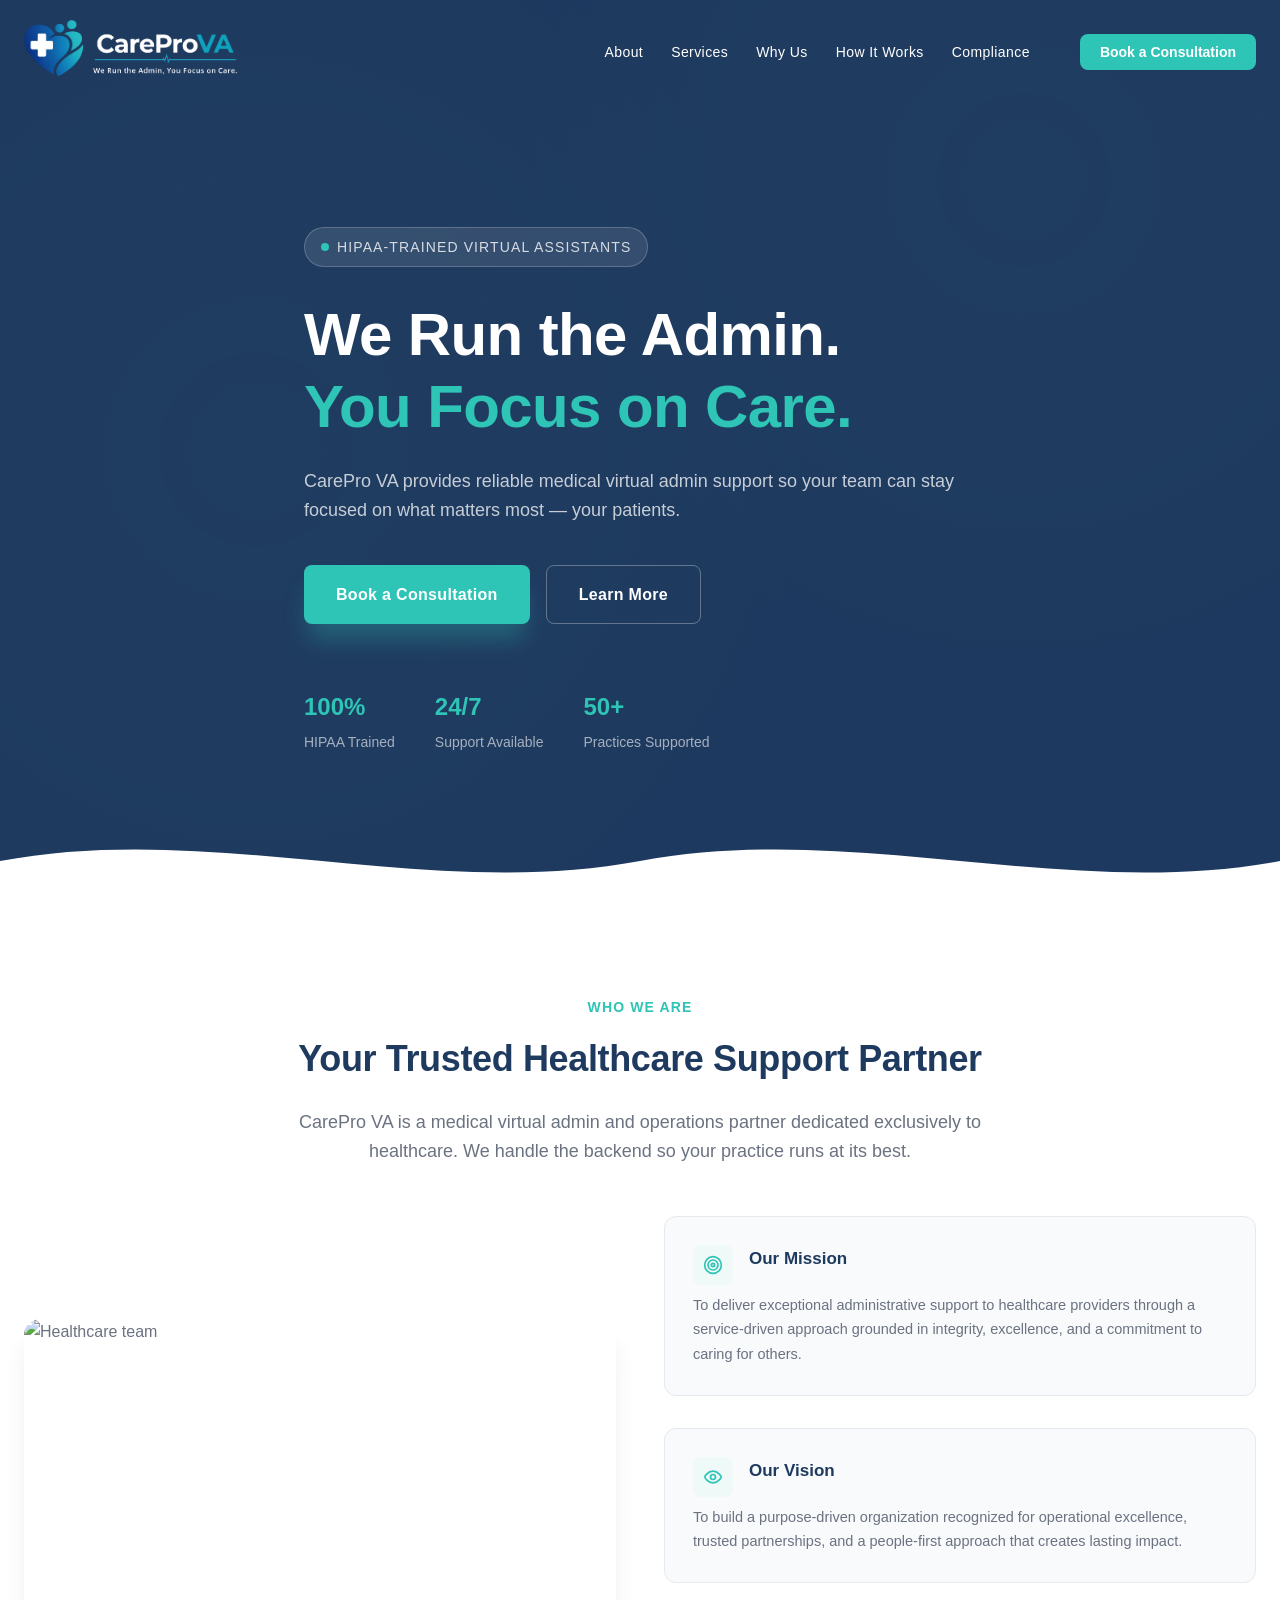
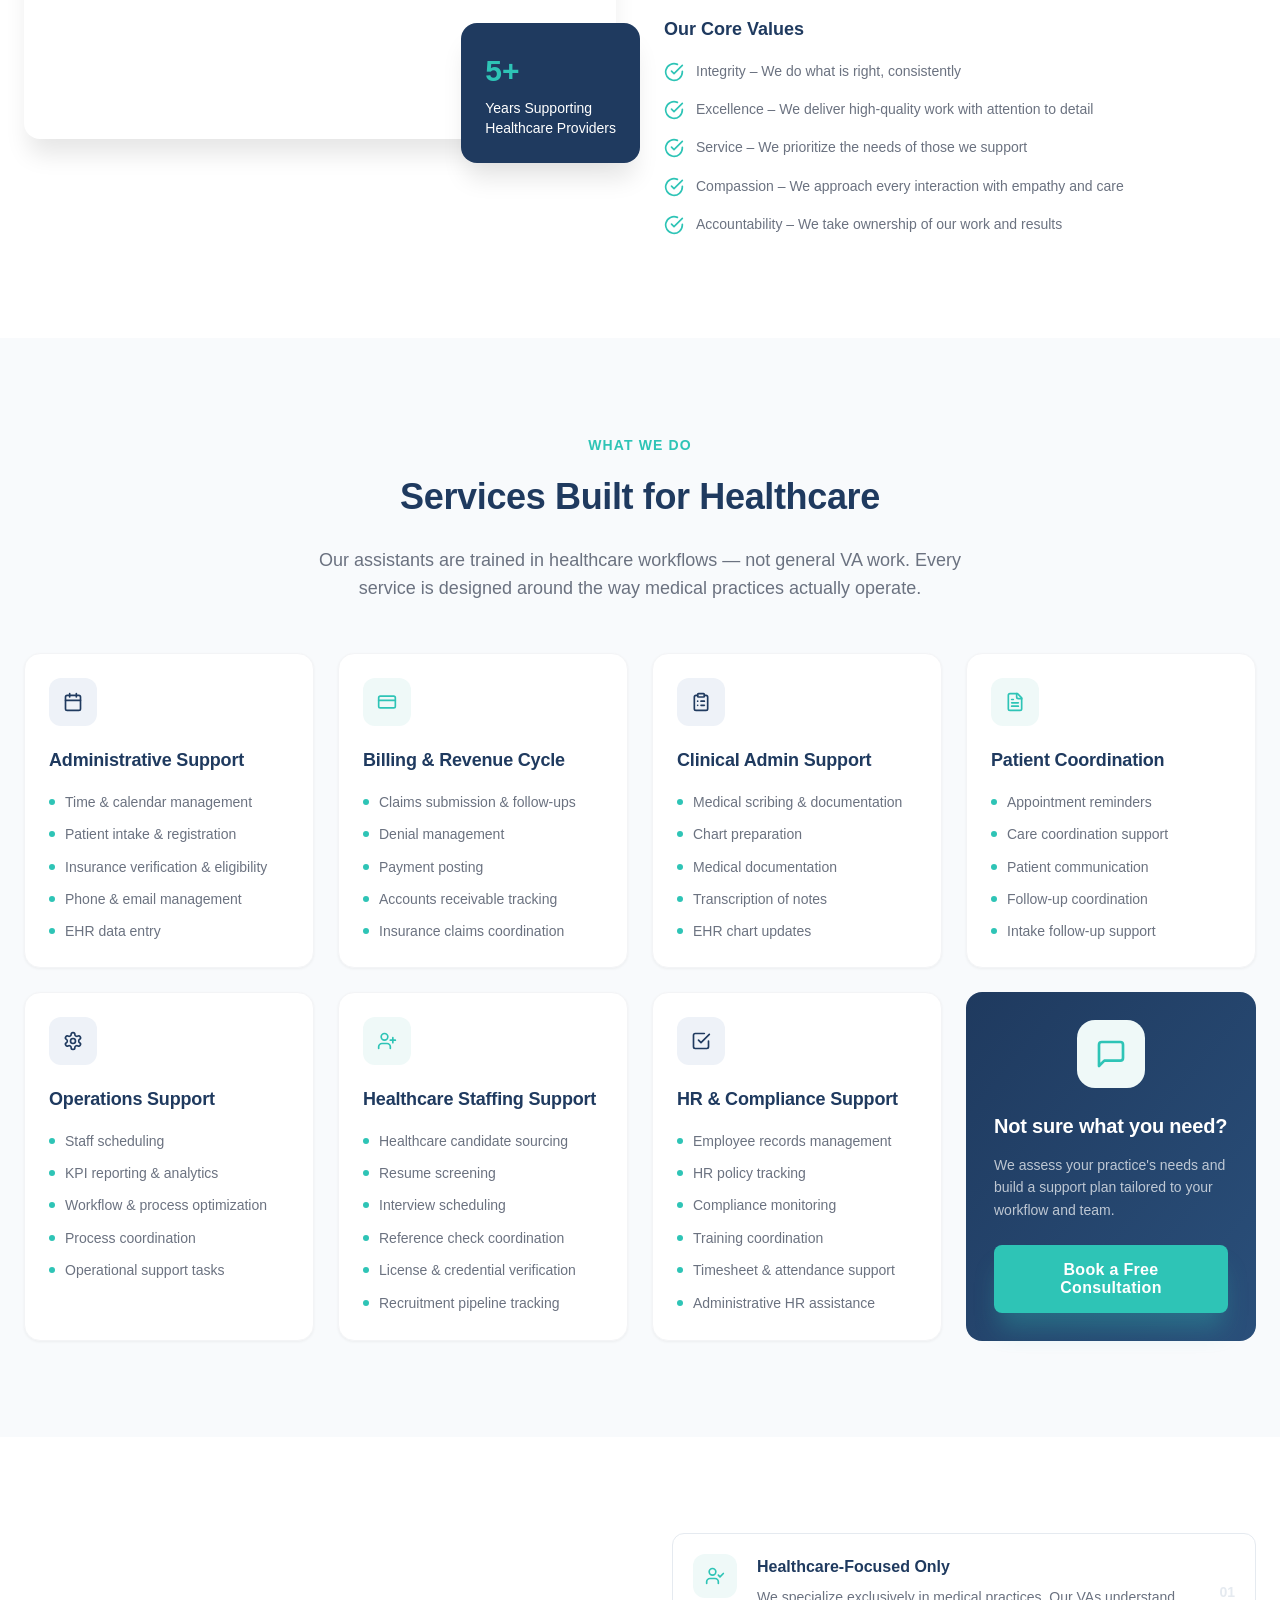
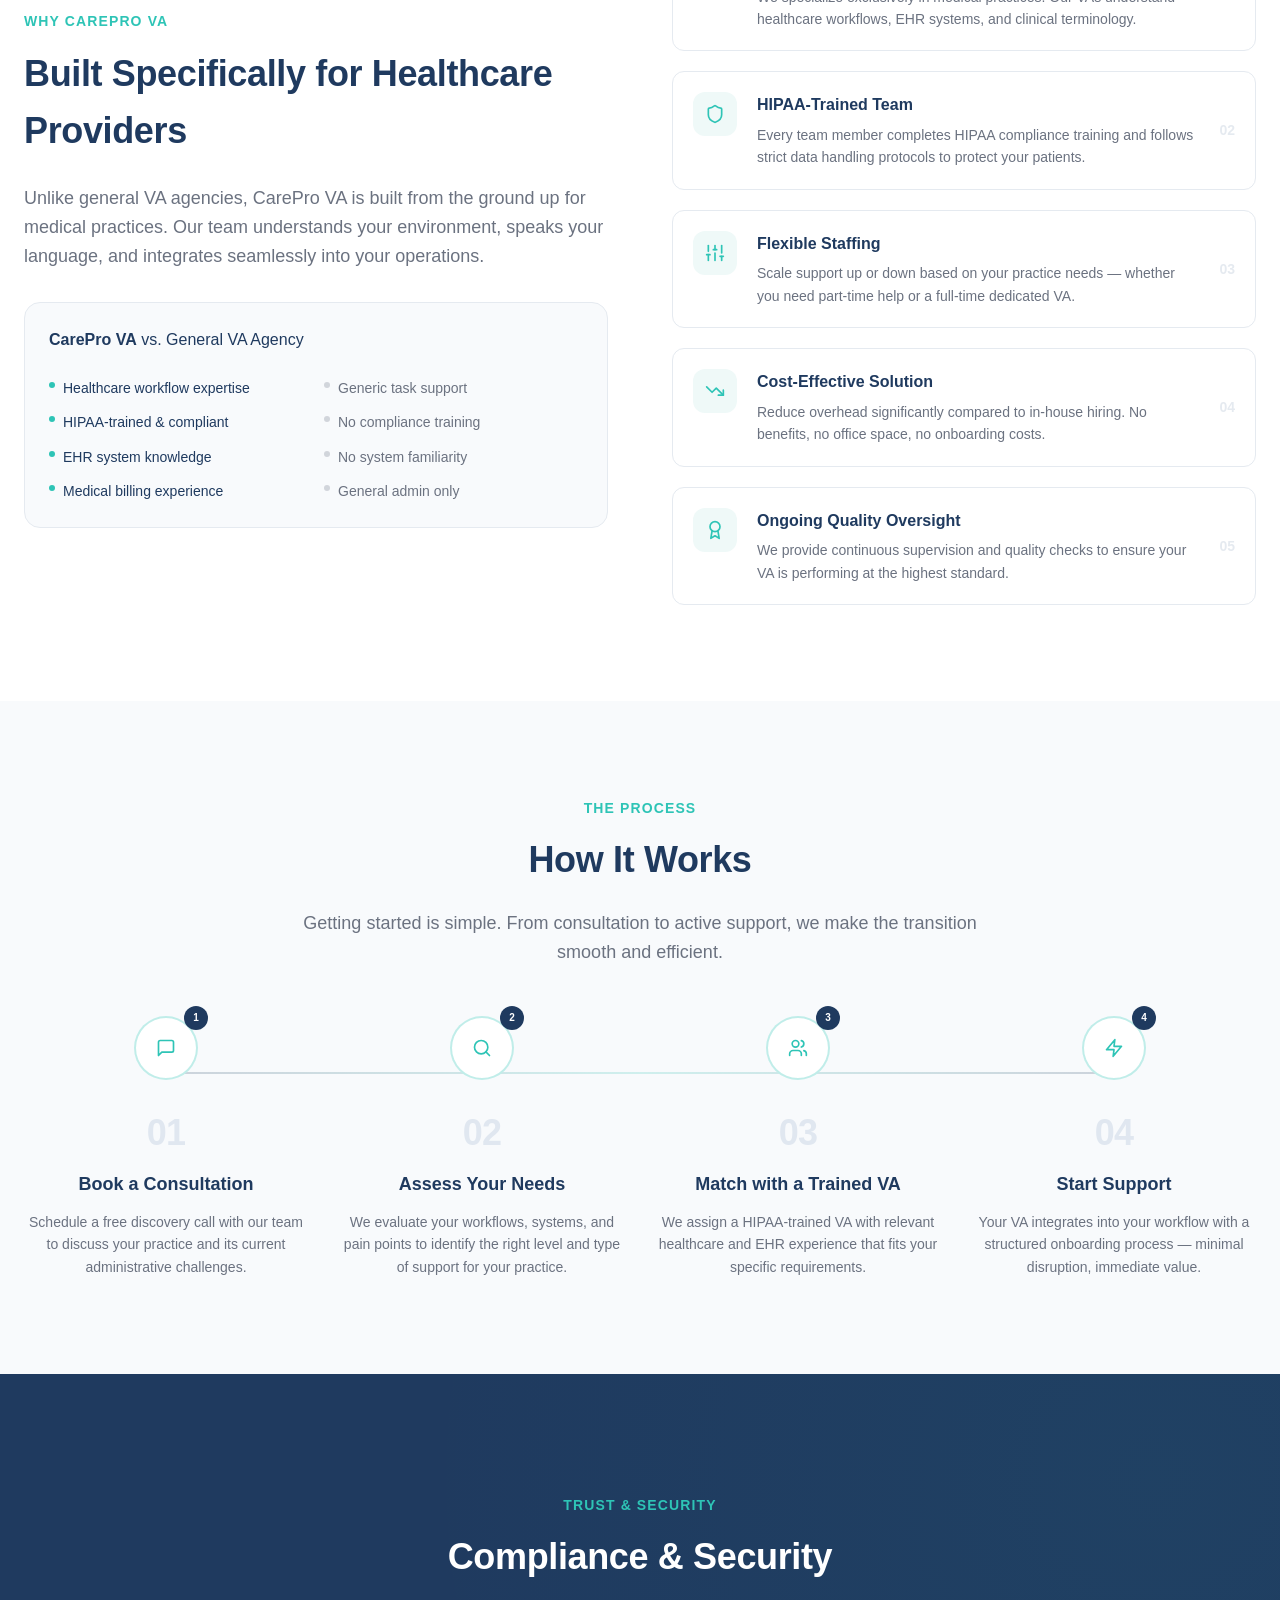
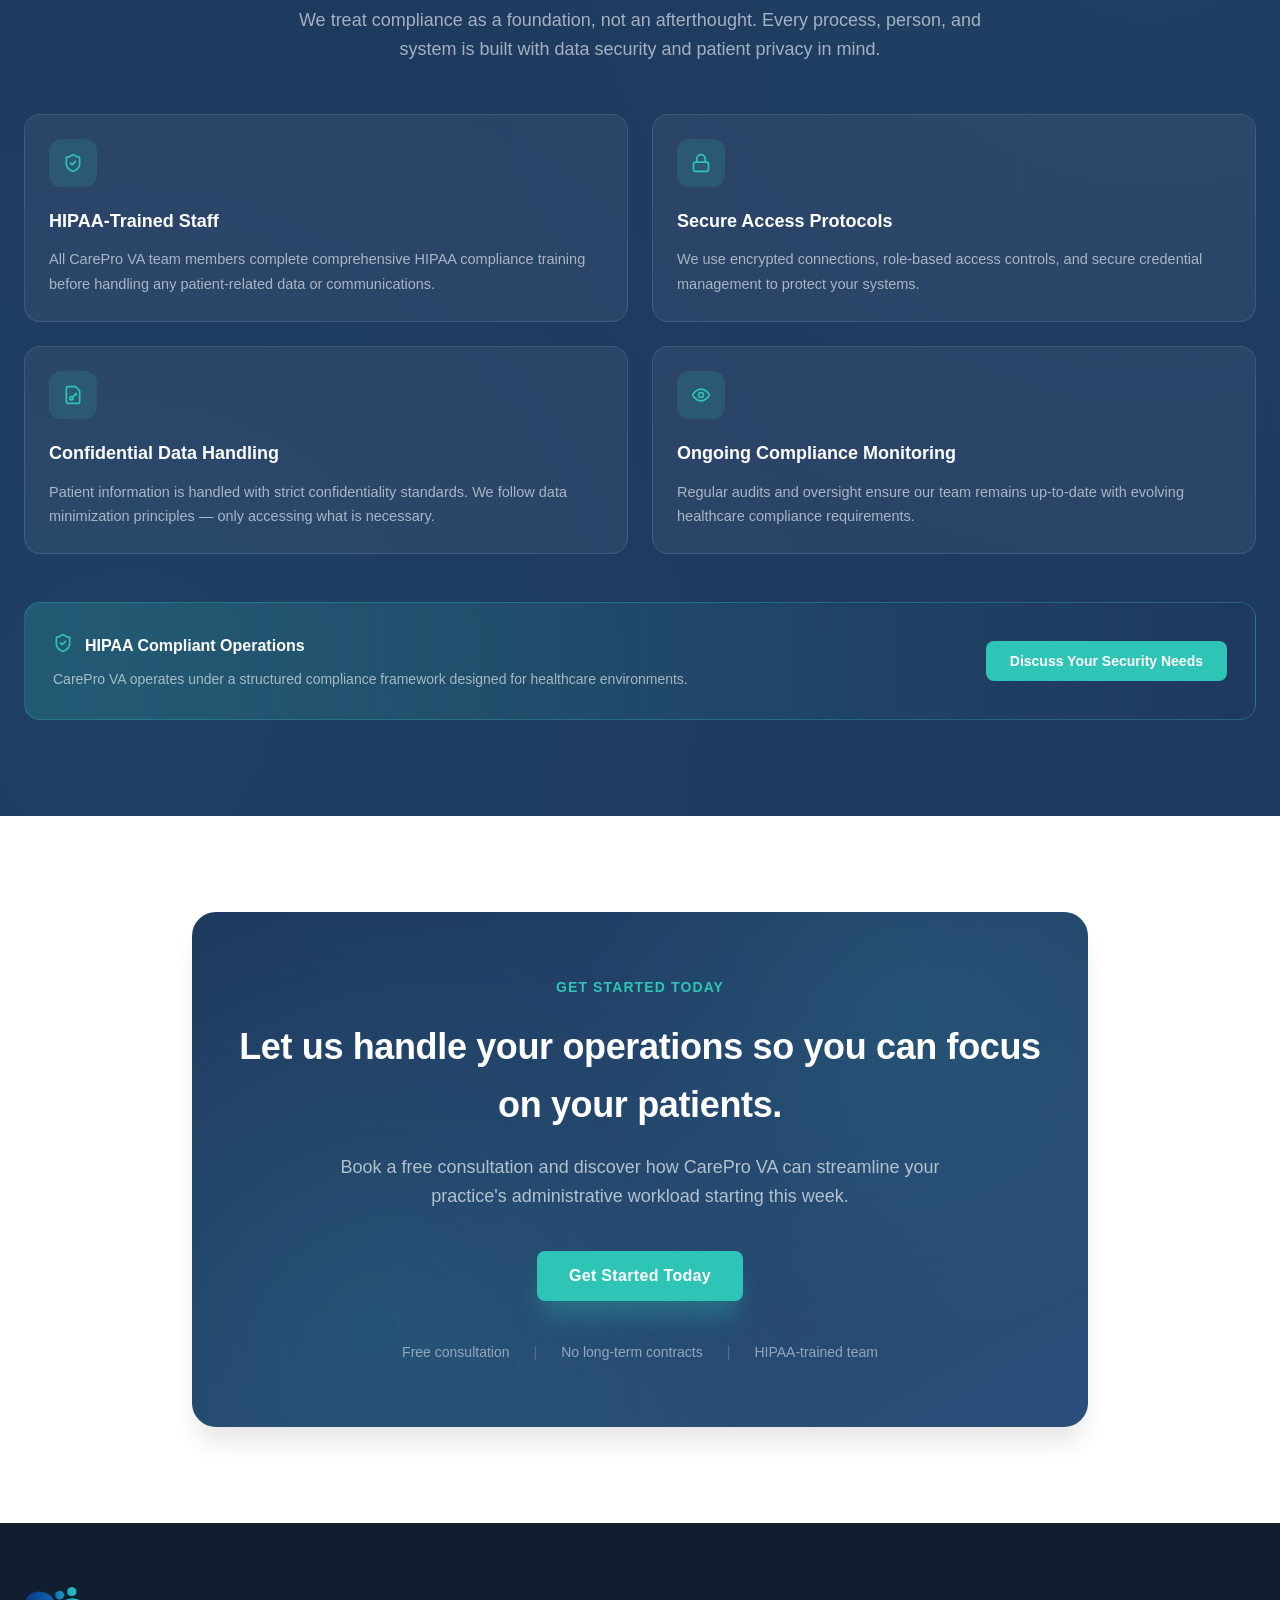
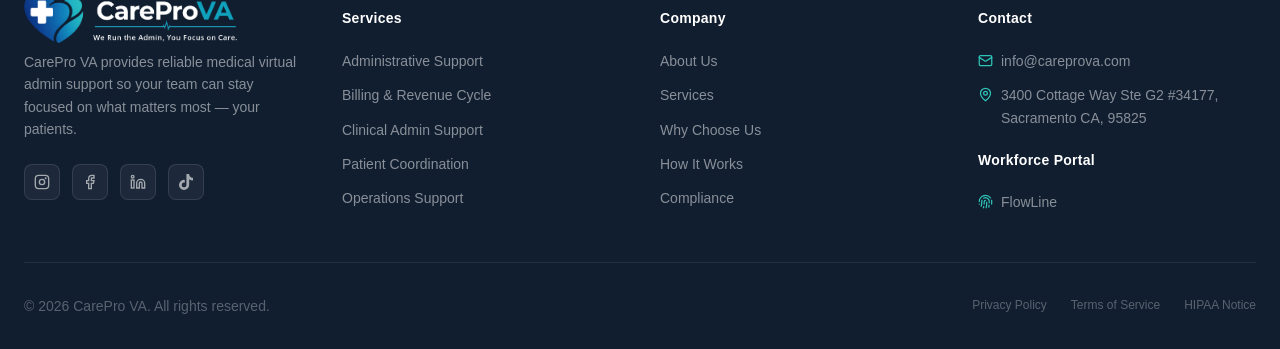
==== index.html @ 9e69dae8 "Update index.html" ====
<!DOCTYPE html>
<html lang="en">

<head>
    <meta charset="UTF-8">
    <meta name="viewport" content="width=device-width, initial-scale=1.0">

    <!-- Open Graph (for SMS, Facebook, iMessage, etc.) -->
    <meta property="og:title" content="CarePro VA - Medical Virtual Admin Support">
    <meta property="og:description"
        content="We run the admin. You focus on care. HIPAA-trained virtual assistants for healthcare practices.">
    <meta property="og:image" content="https://careprova.com/public/preview.jpg">
    <meta property="og:url" content="https://careprova.com">
    <meta property="og:type" content="website">

    <!-- Optional (better previews on Twitter/X) -->
    <meta name="twitter:card" content="summary_large_image">
    <meta name="twitter:image" content="https://careprova.com/public/preview.jpg">

    <title>CarePro VA - Medical Virtual Admin Support</title>
    <link rel="stylesheet" href="style.css">

    <div id="mobileMenu" class="mobile-menu">
        <a href="#about" onclick="closeMobileMenu()">About</a>
        <a href="#services" onclick="closeMobileMenu()">Services</a>
        <a href="#why-us" onclick="closeMobileMenu()">Why Us</a>
        <a href="#how-it-works" onclick="closeMobileMenu()">How It Works</a>
        <a href="#compliance" onclick="closeMobileMenu()">Compliance</a>

        <button class="btn-primary" onclick="openModal(); closeMobileMenu();">
            Book a Consultation
        </button>
    </div>

</head>

<body>
    <!-- Navigation -->
    <header id="header">
        <div class="header-inner">

            <!-- LEFT: LOGO -->
            <div class="logo">
                <a href="#">
                    <img id="logoImg" src="public/for_Black_BG.png" alt="CarePro VA">
                </a>
            </div>

            <!-- CENTER: NAV -->
            <nav class="nav">
                <a href="#about">About</a>
                <a href="#services">Services</a>
                <a href="#why-us">Why Us</a>
                <a href="#how-it-works">How It Works</a>
                <a href="#compliance">Compliance</a>
            </nav>

            <!-- RIGHT: CTA -->
            <div class="nav-right">
                <button class="btn-nav" onclick="openModal()">Book a Consultation</button>
            </div>

            <!-- MOBILE -->
            <button class="mobile-menu-btn" onclick="toggleMobileMenu()">
                ☰
            </button>

        </div>
    </header>

    <!-- Hero Section -->
    <section class="hero" id="hero">
        <div class="hero-bg"></div>
        <div class="container">
            <div class="hero-content">
                <div class="hero-badge">
                    <div class="hero-badge-dot"></div>
                    <span>HIPAA-Trained Virtual Assistants</span>
                </div>
                <h1>We Run the Admin.<br><span class="teal">You Focus on Care.</span></h1>
                <p class="hero-desc">CarePro VA provides reliable medical virtual admin support so your team can stay
                    focused on what matters most — your patients.</p>

                <div class="hero-buttons">
                    <button class="btn-primary" onclick="openModal()">Book a Consultation</button>
                    <a href="#about" class="btn-secondary">Learn More</a>
                </div>

                <div class="hero-stats">
                    <div class="stat">
                        <div class="stat-value">100%</div>
                        <div class="stat-label">HIPAA Trained</div>
                    </div>
                    <div class="stat">
                        <div class="stat-value">24/7</div>
                        <div class="stat-label">Support Available</div>
                    </div>
                    <div class="stat">
                        <div class="stat-value">50+</div>
                        <div class="stat-label">Practices Supported</div>
                    </div>
                </div>
            </div>
        </div>
        <div class="hero-wave">
            <svg viewBox="0 0 1440 80" preserveAspectRatio="none">
                <path d="M0 80L1440 80L1440 40C1200 80 960 0 720 40C480 80 240 0 0 40L0 80Z" fill="#ffffff" />
            </svg>
        </div>
    </section>

    <!-- About Section -->
    <section class="about" id="about">
        <div class="container">
            <div class="section-header">
                <div class="section-label">Who We Are</div>
                <h2>Your Trusted Healthcare Support Partner</h2>
                <p class="section-desc">CarePro VA is a medical virtual admin and operations partner dedicated
                    exclusively to healthcare. We handle the backend so your practice runs at its best.</p>
            </div>

            <div class="about-content">
                <div class="about-image">
                    <img src="https://images.pexels.com/photos/7578808/pexels-photo-7578808.jpeg?auto=compress&cs=tinysrgb&w=800"
                        alt="Healthcare team">
                    <div class="about-badge">
                        <div class="about-badge-value">5+</div>
                        <div class="about-badge-text">Years Supporting<br>Healthcare Providers</div>
                    </div>
                </div>

                <div class="about-text">
                    <div class="info-box">
                        <div class="info-box-header">
                            <div class="info-box-icon">
                                <svg xmlns="http://www.w3.org/2000/svg" width="20" height="20" viewBox="0 0 24 24"
                                    fill="none" stroke="currentColor" stroke-width="2" stroke-linecap="round"
                                    stroke-linejoin="round" class="lucide lucide-target text-[#2EC4B6]">
                                    <circle cx="12" cy="12" r="10"></circle>
                                    <circle cx="12" cy="12" r="6"></circle>
                                    <circle cx="12" cy="12" r="2"></circle>
                                </svg>
                            </div>
                            <div>
                                <h3>Our Mission</h3>
                            </div>
                        </div>
                        <p>To deliver exceptional administrative support to healthcare providers through a
                            service-driven approach grounded in integrity, excellence, and a commitment to caring for
                            others.</p>
                    </div>

                    <div class="info-box">
                        <div class="info-box-header">
                            <div class="info-box-icon">
                                <svg xmlns="http://www.w3.org/2000/svg" width="20" height="20" viewBox="0 0 24 24"
                                    fill="none" stroke="currentColor" stroke-width="2" stroke-linecap="round"
                                    stroke-linejoin="round" class="lucide lucide-eye text-[#2EC4B6]">
                                    <path d="M2 12s3-7 10-7 10 7 10 7-3 7-10 7-10-7-10-7Z"></path>
                                    <circle cx="12" cy="12" r="3"></circle>
                                </svg>
                            </div>
                            <div>
                                <h3>Our Vision</h3>
                            </div>
                        </div>
                        <p>To build a purpose-driven organization recognized for operational excellence, trusted
                            partnerships, and a people-first approach that creates lasting impact.</p>
                    </div>

                    <div>
                        <h3 style="font-size: 18px; font-weight: 600; color: var(--text-dark); margin-bottom: 16px;">Our
                            Core Values</h3>
                        <div class="values-list">
                            <div class="value-item">
                                <span class="value-icon">
                                    <svg xmlns="http://www.w3.org/2000/svg" width="17" height="17" viewBox="0 0 24 24"
                                        fill="none" stroke="currentColor" stroke-width="2" stroke-linecap="round"
                                        stroke-linejoin="round"
                                        class="lucide lucide-check-circle text-[#2EC4B6] flex-shrink-0 mt-0.5">
                                        <path d="M22 11.08V12a10 10 0 1 1-5.93-9.14"></path>
                                        <path d="m9 11 3 3L22 4"></path>
                                    </svg>
                                </span>
                                <span>Integrity – We do what is right, consistently</span>
                            </div>
                            <div class="value-item">
                                <span class="value-icon">
                                    <svg xmlns="http://www.w3.org/2000/svg" width="17" height="17" viewBox="0 0 24 24"
                                        fill="none" stroke="currentColor" stroke-width="2" stroke-linecap="round"
                                        stroke-linejoin="round"
                                        class="lucide lucide-check-circle text-[#2EC4B6] flex-shrink-0 mt-0.5">
                                        <path d="M22 11.08V12a10 10 0 1 1-5.93-9.14"></path>
                                        <path d="m9 11 3 3L22 4"></path>
                                    </svg>
                                </span>
                                <span>Excellence – We deliver high-quality work with attention to detail</span>
                            </div>
                            <div class="value-item">
                                <span class="value-icon">
                                    <svg xmlns="http://www.w3.org/2000/svg" width="17" height="17" viewBox="0 0 24 24"
                                        fill="none" stroke="currentColor" stroke-width="2" stroke-linecap="round"
                                        stroke-linejoin="round"
                                        class="lucide lucide-check-circle text-[#2EC4B6] flex-shrink-0 mt-0.5">
                                        <path d="M22 11.08V12a10 10 0 1 1-5.93-9.14"></path>
                                        <path d="m9 11 3 3L22 4"></path>
                                    </svg>
                                </span>
                                <span>Service – We prioritize the needs of those we support</span>
                            </div>
                            <div class="value-item">
                                <span class="value-icon">
                                    <svg xmlns="http://www.w3.org/2000/svg" width="17" height="17" viewBox="0 0 24 24"
                                        fill="none" stroke="currentColor" stroke-width="2" stroke-linecap="round"
                                        stroke-linejoin="round"
                                        class="lucide lucide-check-circle text-[#2EC4B6] flex-shrink-0 mt-0.5">
                                        <path d="M22 11.08V12a10 10 0 1 1-5.93-9.14"></path>
                                        <path d="m9 11 3 3L22 4"></path>
                                    </svg>
                                </span>
                                <span>Compassion – We approach every interaction with empathy and care</span>
                            </div>
                            <div class="value-item">
                                <span class="value-icon">
                                    <svg xmlns="http://www.w3.org/2000/svg" width="17" height="17" viewBox="0 0 24 24"
                                        fill="none" stroke="currentColor" stroke-width="2" stroke-linecap="round"
                                        stroke-linejoin="round"
                                        class="lucide lucide-check-circle text-[#2EC4B6] flex-shrink-0 mt-0.5">
                                        <path d="M22 11.08V12a10 10 0 1 1-5.93-9.14"></path>
                                        <path d="m9 11 3 3L22 4"></path>
                                    </svg>
                                </span>
                                <span>Accountability – We take ownership of our work and results</span>
                            </div>
                        </div>
                    </div>
                </div>
            </div>
        </div>
    </section>

    <!-- Services Section -->
    <section class="services" id="services">
        <div class="container">
            <div class="section-header">
                <div class="section-label">What We Do</div>
                <h2>Services Built for Healthcare</h2>
                <p class="section-desc">Our assistants are trained in healthcare workflows — not general VA work. Every
                    service is designed around the way medical practices actually operate.</p>
            </div>

            <div class="services-grid">
                <!-- Administrative Support -->
                <div class="service-card" style="animation-delay: 0s">
                    <div class="service-header">
                        <div class="service-icon" style="background-color: rgb(238, 242, 248);">
                            <svg xmlns="http://www.w3.org/2000/svg" width="22" height="22" viewBox="0 0 24 24"
                                fill="none" stroke="currentColor" stroke-width="2" stroke-linecap="round"
                                stroke-linejoin="round" class="lucide lucide-calendar " style="color: rgb(31, 58, 95);">
                                <path d="M8 2v4"></path>
                                <path d="M16 2v4"></path>
                                <rect width="18" height="18" x="3" y="4" rx="2"></rect>
                                <path d="M3 10h18"></path>
                            </svg>
                        </div>
                    </div>
                    <h3>Administrative Support</h3>
                    <div class="service-items">
                        <div class="service-item">
                            <div class="service-dot"></div>
                            <span>Time & calendar management</span>
                        </div>
                        <div class="service-item">
                            <div class="service-dot"></div>
                            <span>Patient intake & registration</span>
                        </div>
                        <div class="service-item">
                            <div class="service-dot"></div>
                            <span>Insurance verification & eligibility</span>
                        </div>
                        <div class="service-item">
                            <div class="service-dot"></div>
                            <span>Phone & email management</span>
                        </div>
                        <div class="service-item">
                            <div class="service-dot"></div>
                            <span>EHR data entry</span>
                        </div>
                    </div>
                </div>

                <!-- Billing & Revenue Cycle -->
                <div class="service-card" style="animation-delay: 0.1s">
                    <div class="service-header">
                        <div class="service-icon" style="background-color: rgb(239, 249, 248);">
                            <svg xmlns="http://www.w3.org/2000/svg" width="22" height="22" viewBox="0 0 24 24"
                                fill="none" stroke="currentColor" stroke-width="2" stroke-linecap="round"
                                stroke-linejoin="round" class="lucide lucide-credit-card "
                                style="color: rgb(46, 196, 182);">
                                <rect width="20" height="14" x="2" y="5" rx="2"></rect>
                                <line x1="2" x2="22" y1="10" y2="10"></line>
                            </svg>
                        </div>
                    </div>
                    <h3>Billing & Revenue Cycle</h3>
                    <div class="service-items">
                        <div class="service-item">
                            <div class="service-dot"></div>
                            <span>Claims submission & follow-ups</span>
                        </div>
                        <div class="service-item">
                            <div class="service-dot"></div>
                            <span>Denial management</span>
                        </div>
                        <div class="service-item">
                            <div class="service-dot"></div>
                            <span>Payment posting</span>
                        </div>
                        <div class="service-item">
                            <div class="service-dot"></div>
                            <span>Accounts receivable tracking</span>
                        </div>
                        <div class="service-item">
                            <div class="service-dot"></div>
                            <span>Insurance claims coordination</span>
                        </div>
                    </div>
                </div>

                <!-- Clinical Admin Support -->
                <div class="service-card" style="animation-delay: 0.2s">
                    <div class="service-header">
                        <div class="service-icon" style="background-color: rgb(238, 242, 248);">
                            <svg xmlns="http://www.w3.org/2000/svg" width="22" height="22" viewBox="0 0 24 24"
                                fill="none" stroke="currentColor" stroke-width="2" stroke-linecap="round"
                                stroke-linejoin="round" class="lucide lucide-clipboard-list "
                                style="color: rgb(31, 58, 95);">
                                <rect width="8" height="4" x="8" y="2" rx="1" ry="1"></rect>
                                <path d="M16 4h2a2 2 0 0 1 2 2v14a2 2 0 0 1-2 2H6a2 2 0 0 1-2-2V6a2 2 0 0 1 2-2h2">
                                </path>
                                <path d="M12 11h4"></path>
                                <path d="M12 16h4"></path>
                                <path d="M8 11h.01"></path>
                                <path d="M8 16h.01"></path>
                            </svg>
                        </div>
                    </div>
                    <h3>Clinical Admin Support</h3>
                    <div class="service-items">
                        <div class="service-item">
                            <div class="service-dot"></div>
                            <span>Medical scribing & documentation</span>
                        </div>
                        <div class="service-item">
                            <div class="service-dot"></div>
                            <span>Chart preparation</span>
                        </div>
                        <div class="service-item">
                            <div class="service-dot"></div>
                            <span>Medical documentation</span>
                        </div>
                        <div class="service-item">
                            <div class="service-dot"></div>
                            <span>Transcription of notes</span>
                        </div>
                        <div class="service-item">
                            <div class="service-dot"></div>
                            <span>EHR chart updates</span>
                        </div>
                    </div>
                </div>

                <!-- Patient Coordination -->
                <div class="service-card" style="animation-delay: 0.3s">
                    <div class="service-header">
                        <div class="service-icon" style="background-color: rgb(239, 249, 248);">
                            <svg xmlns="http://www.w3.org/2000/svg" width="22" height="22" viewBox="0 0 24 24"
                                fill="none" stroke="currentColor" stroke-width="2" stroke-linecap="round"
                                stroke-linejoin="round" class="lucide lucide-file-text "
                                style="color: rgb(46, 196, 182);">
                                <path d="M15 2H6a2 2 0 0 0-2 2v16a2 2 0 0 0 2 2h12a2 2 0 0 0 2-2V7Z"></path>
                                <path d="M14 2v4a2 2 0 0 0 2 2h4"></path>
                                <path d="M10 9H8"></path>
                                <path d="M16 13H8"></path>
                                <path d="M16 17H8"></path>
                            </svg>
                        </div>
                    </div>
                    <h3>Patient Coordination</h3>
                    <div class="service-items">
                        <div class="service-item">
                            <div class="service-dot"></div>
                            <span>Appointment reminders</span>
                        </div>
                        <div class="service-item">
                            <div class="service-dot"></div>
                            <span>Care coordination support</span>
                        </div>
                        <div class="service-item">
                            <div class="service-dot"></div>
                            <span>Patient communication</span>
                        </div>
                        <div class="service-item">
                            <div class="service-dot"></div>
                            <span>Follow-up coordination</span>
                        </div>
                        <div class="service-item">
                            <div class="service-dot"></div>
                            <span>Intake follow-up support</span>
                        </div>
                    </div>
                </div>

                <!-- Operations Support -->
                <div class="service-card" style="animation-delay: 0.4s">
                    <div class="service-header">
                        <div class="service-icon" style="background-color: rgb(238, 242, 248);">
                            <svg xmlns="http://www.w3.org/2000/svg" width="22" height="22" viewBox="0 0 24 24"
                                fill="none" stroke="currentColor" stroke-width="2" stroke-linecap="round"
                                stroke-linejoin="round" class="lucide lucide-settings " style="color: rgb(31, 58, 95);">
                                <path
                                    d="M12.22 2h-.44a2 2 0 0 0-2 2v.18a2 2 0 0 1-1 1.73l-.43.25a2 2 0 0 1-2 0l-.15-.08a2 2 0 0 0-2.73.73l-.22.38a2 2 0 0 0 .73 2.73l.15.1a2 2 0 0 1 1 1.72v.51a2 2 0 0 1-1 1.74l-.15.09a2 2 0 0 0-.73 2.73l.22.38a2 2 0 0 0 2.73.73l.15-.08a2 2 0 0 1 2 0l.43.25a2 2 0 0 1 1 1.73V20a2 2 0 0 0 2 2h.44a2 2 0 0 0 2-2v-.18a2 2 0 0 1 1-1.73l.43-.25a2 2 0 0 1 2 0l.15.08a2 2 0 0 0 2.73-.73l.22-.39a2 2 0 0 0-.73-2.73l-.15-.08a2 2 0 0 1-1-1.74v-.5a2 2 0 0 1 1-1.74l.15-.09a2 2 0 0 0 .73-2.73l-.22-.38a2 2 0 0 0-2.73-.73l-.15.08a2 2 0 0 1-2 0l-.43-.25a2 2 0 0 1-1-1.73V4a2 2 0 0 0-2-2z">
                                </path>
                                <circle cx="12" cy="12" r="3"></circle>
                            </svg>
                        </div>
                    </div>
                    <h3>Operations Support</h3>
                    <div class="service-items">
                        <div class="service-item">
                            <div class="service-dot"></div>
                            <span>Staff scheduling</span>
                        </div>
                        <div class="service-item">
                            <div class="service-dot"></div>
                            <span>KPI reporting & analytics</span>
                        </div>
                        <div class="service-item">
                            <div class="service-dot"></div>
                            <span>Workflow & process optimization</span>
                        </div>
                        <div class="service-item">
                            <div class="service-dot"></div>
                            <span>Process coordination</span>
                        </div>
                        <div class="service-item">
                            <div class="service-dot"></div>
                            <span>Operational support tasks</span>
                        </div>
                    </div>
                </div>

                <!-- Healthcare Recruitment & Staffing Support -->
                <div class="service-card" style="animation-delay: 0.5s">
                    <div class="service-header">
                        <div class="service-icon" style="background-color: rgb(239, 249, 248);">
                            <svg xmlns="http://www.w3.org/2000/svg" width="22" height="22" viewBox="0 0 24 24"
                                fill="none" stroke="currentColor" stroke-width="2" stroke-linecap="round"
                                stroke-linejoin="round" style="color: rgb(46, 196, 182);">
                                <path d="M16 21v-2a4 4 0 0 0-4-4H6a4 4 0 0 0-4 4v2"></path>
                                <circle cx="9" cy="7" r="4"></circle>
                                <path d="M19 8v6"></path>
                                <path d="M22 11h-6"></path>
                            </svg>
                        </div>
                    </div>

                    <h3>Healthcare Staffing Support</h3>

                    <div class="service-items">
                        <div class="service-item">
                            <div class="service-dot"></div>
                            <span>Healthcare candidate sourcing</span>
                        </div>

                        <div class="service-item">
                            <div class="service-dot"></div>
                            <span>Resume screening</span>
                        </div>

                        <div class="service-item">
                            <div class="service-dot"></div>
                            <span>Interview scheduling</span>
                        </div>

                        <div class="service-item">
                            <div class="service-dot"></div>
                            <span>Reference check coordination</span>
                        </div>

                        <div class="service-item">
                            <div class="service-dot"></div>
                            <span>License & credential verification</span>
                        </div>

                        <div class="service-item">
                            <div class="service-dot"></div>
                            <span>Recruitment pipeline tracking</span>
                        </div>
                    </div>
                </div>

                <!-- HR & Compliance Support -->
                <div class="service-card" style="animation-delay: 0.6s">
                    <div class="service-header">
                        <div class="service-icon" style="background-color: rgb(238, 242, 248);">
                            <svg xmlns="http://www.w3.org/2000/svg" width="22" height="22" viewBox="0 0 24 24"
                                fill="none" stroke="currentColor" stroke-width="2" stroke-linecap="round"
                                stroke-linejoin="round" style="color: rgb(31, 58, 95);">
                                <path d="M9 11l3 3L22 4"></path>
                                <path d="M21 12v7a2 2 0 0 1-2 2H5a2 2 0 0 1-2-2V5a2 2 0 0 1 2-2h11"></path>
                            </svg>
                        </div>
                    </div>

                    <h3>HR & Compliance Support</h3>

                    <div class="service-items">
                        <div class="service-item">
                            <div class="service-dot"></div>
                            <span>Employee records management</span>
                        </div>

                        <div class="service-item">
                            <div class="service-dot"></div>
                            <span>HR policy tracking</span>
                        </div>

                        <div class="service-item">
                            <div class="service-dot"></div>
                            <span>Compliance monitoring</span>
                        </div>

                        <div class="service-item">
                            <div class="service-dot"></div>
                            <span>Training coordination</span>
                        </div>

                        <div class="service-item">
                            <div class="service-dot"></div>
                            <span>Timesheet & attendance support</span>
                        </div>

                        <div class="service-item">
                            <div class="service-dot"></div>
                            <span>Administrative HR assistance</span>
                        </div>
                    </div>
                </div>

                <!-- CTA Card -->
                <div class="service-cta">
                    <div>
                        <div class="service-cta-icon">
                            <svg xmlns="http://www.w3.org/2000/svg" width="32" height="32" viewBox="0 0 24 24"
                                fill="none" stroke="currentColor" stroke-width="2" stroke-linecap="round"
                                stroke-linejoin="round">
                                <path d="M21 15a2 2 0 0 1-2 2H7l-4 4V5a2 2 0 0 1 2-2h14a2 2 0 0 1 2 2z" />
                            </svg>
                        </div>
                        <h3>Not sure what you need?</h3>
                        <p>We assess your practice's needs and build a support plan tailored to your workflow and team.
                        </p>
                    </div>
                    <button class="btn-primary" onclick="openModal()" style="width: 100%;">Book a Free
                        Consultation</button>
                </div>
            </div>
        </div>
    </section>

    <!-- Why Choose Us Section -->
    <section class="why-us" id="why-us">
        <div class="container">
            <div class="why-us-content">
                <div class="why-us-left">
                    <div class="section-label">Why CarePro VA</div>
                    <h2>Built Specifically for Healthcare Providers</h2>
                    <p>Unlike general VA agencies, CarePro VA is built from the ground up for medical practices. Our
                        team understands your environment, speaks your language, and integrates seamlessly into your
                        operations.</p>

                    <div class="comparison-box">
                        <div class="comparison-header">
                            <span><strong>CarePro VA</strong> vs. General VA Agency</span>
                        </div>
                        <div class="comparison-items">
                            <div class="comparison-row">
                                <div class="comparison-pro">
                                    <div class="comparison-dot" style="background-color: var(--primary-teal);"></div>
                                    <span>Healthcare workflow expertise</span>
                                </div>
                                <div class="comparison-con">
                                    <div class="comparison-dot" style="background-color: #d1d5db;"></div>
                                    <span>Generic task support</span>
                                </div>
                            </div>
                            <div class="comparison-row">
                                <div class="comparison-pro">
                                    <div class="comparison-dot" style="background-color: var(--primary-teal);"></div>
                                    <span>HIPAA-trained & compliant</span>
                                </div>
                                <div class="comparison-con">
                                    <div class="comparison-dot" style="background-color: #d1d5db;"></div>
                                    <span>No compliance training</span>
                                </div>
                            </div>
                            <div class="comparison-row">
                                <div class="comparison-pro">
                                    <div class="comparison-dot" style="background-color: var(--primary-teal);"></div>
                                    <span>EHR system knowledge</span>
                                </div>
                                <div class="comparison-con">
                                    <div class="comparison-dot" style="background-color: #d1d5db;"></div>
                                    <span>No system familiarity</span>
                                </div>
                            </div>
                            <div class="comparison-row">
                                <div class="comparison-pro">
                                    <div class="comparison-dot" style="background-color: var(--primary-teal);"></div>
                                    <span>Medical billing experience</span>
                                </div>
                                <div class="comparison-con">
                                    <div class="comparison-dot" style="background-color: #d1d5db;"></div>
                                    <span>General admin only</span>
                                </div>
                            </div>
                        </div>
                    </div>
                </div>

                <div class="why-us-right">
                    <div class="reason-card" style="animation-delay: 0s">
                        <div class="reason-icon">
                            <svg xmlns="http://www.w3.org/2000/svg" width="20" height="20" viewBox="0 0 24 24"
                                fill="none" stroke="currentColor" stroke-width="2" stroke-linecap="round"
                                stroke-linejoin="round" class="lucide lucide-user-check text-[#2EC4B6]">
                                <path d="M16 21v-2a4 4 0 0 0-4-4H6a4 4 0 0 0-4 4v2"></path>
                                <circle cx="9" cy="7" r="4"></circle>
                                <polyline points="16 11 18 13 22 9"></polyline>
                            </svg>
                        </div>
                        <div>
                            <h3>Healthcare-Focused Only</h3>
                            <p>We specialize exclusively in medical practices. Our VAs understand healthcare workflows,
                                EHR systems, and clinical terminology.</p>
                        </div>
                        <div class="reason-number">01</div>
                    </div>

                    <div class="reason-card" style="animation-delay: 0.1s">
                        <div class="reason-icon">
                            <svg xmlns="http://www.w3.org/2000/svg" width="20" height="20" viewBox="0 0 24 24"
                                fill="none" stroke="currentColor" stroke-width="2" stroke-linecap="round"
                                stroke-linejoin="round" class="lucide lucide-shield text-[#2EC4B6]">
                                <path
                                    d="M20 13c0 5-3.5 7.5-7.66 8.95a1 1 0 0 1-.67-.01C7.5 20.5 4 18 4 13V6a1 1 0 0 1 1-1c2 0 4.5-1.2 6.24-2.72a1.17 1.17 0 0 1 1.52 0C14.51 3.81 17 5 19 5a1 1 0 0 1 1 1z">
                                </path>
                            </svg>
                        </div>
                        <div>
                            <h3>HIPAA-Trained Team</h3>
                            <p>Every team member completes HIPAA compliance training and follows strict data handling
                                protocols to protect your patients.</p>
                        </div>
                        <div class="reason-number">02</div>
                    </div>

                    <div class="reason-card" style="animation-delay: 0.2s">
                        <div class="reason-icon">
                            <svg xmlns="http://www.w3.org/2000/svg" width="20" height="20" viewBox="0 0 24 24"
                                fill="none" stroke="currentColor" stroke-width="2" stroke-linecap="round"
                                stroke-linejoin="round" class="lucide lucide-sliders text-[#2EC4B6]">
                                <line x1="4" x2="4" y1="21" y2="14"></line>
                                <line x1="4" x2="4" y1="10" y2="3"></line>
                                <line x1="12" x2="12" y1="21" y2="12"></line>
                                <line x1="12" x2="12" y1="8" y2="3"></line>
                                <line x1="20" x2="20" y1="21" y2="16"></line>
                                <line x1="20" x2="20" y1="12" y2="3"></line>
                                <line x1="2" x2="6" y1="14" y2="14"></line>
                                <line x1="10" x2="14" y1="8" y2="8"></line>
                                <line x1="18" x2="22" y1="16" y2="16"></line>
                            </svg>
                        </div>
                        <div>
                            <h3>Flexible Staffing</h3>
                            <p>Scale support up or down based on your practice needs — whether you need part-time help
                                or a full-time dedicated VA.</p>
                        </div>
                        <div class="reason-number">03</div>
                    </div>

                    <div class="reason-card" style="animation-delay: 0.3s">
                        <div class="reason-icon">
                            <svg xmlns="http://www.w3.org/2000/svg" width="20" height="20" viewBox="0 0 24 24"
                                fill="none" stroke="currentColor" stroke-width="2" stroke-linecap="round"
                                stroke-linejoin="round" class="lucide lucide-trending-down text-[#2EC4B6]">
                                <polyline points="22 17 13.5 8.5 8.5 13.5 2 7"></polyline>
                                <polyline points="16 17 22 17 22 11"></polyline>
                            </svg>
                        </div>
                        <div>
                            <h3>Cost-Effective Solution</h3>
                            <p>Reduce overhead significantly compared to in-house hiring. No benefits, no office space,
                                no onboarding costs.</p>
                        </div>
                        <div class="reason-number">04</div>
                    </div>

                    <div class="reason-card" style="animation-delay: 0.4s">
                        <div class="reason-icon">
                            <svg xmlns="http://www.w3.org/2000/svg" width="20" height="20" viewBox="0 0 24 24"
                                fill="none" stroke="currentColor" stroke-width="2" stroke-linecap="round"
                                stroke-linejoin="round" class="lucide lucide-award text-[#2EC4B6]">
                                <circle cx="12" cy="8" r="6"></circle>
                                <path d="M15.477 12.89 17 22l-5-3-5 3 1.523-9.11"></path>
                            </svg>
                        </div>
                        <div>
                            <h3>Ongoing Quality Oversight</h3>
                            <p>We provide continuous supervision and quality checks to ensure your VA is performing at
                                the highest standard.</p>
                        </div>
                        <div class="reason-number">05</div>
                    </div>
                </div>
            </div>
        </div>
    </section>

    <!-- How It Works Section -->
    <section class="how-it-works" id="how-it-works">
        <div class="container">
            <div class="section-header">
                <div class="section-label">The Process</div>
                <h2>How It Works</h2>
                <p class="section-desc">Getting started is simple. From consultation to active support, we make the
                    transition smooth and efficient.</p>
            </div>

            <div class="steps-grid">
                <div class="step">
                    <div class="step-circle" style="color: #2EC4B6" ;>
                        <svg xmlns="http://www.w3.org/2000/svg" width="24" height="24" viewBox="0 0 24 24" fill="none"
                            stroke="currentColor" stroke-width="2" stroke-linecap="round" stroke-linejoin="round"
                            class="lucide lucide-message-square text-[#2EC4B6]">
                            <path d="M21 15a2 2 0 0 1-2 2H7l-4 4V5a2 2 0 0 1 2-2h14a2 2 0 0 1 2 2z"></path>
                        </svg>
                        <div class="step-number">1</div>
                    </div>
                    <div class="step-label">01</div>
                    <h3>Book a Consultation</h3>
                    <p>Schedule a free discovery call with our team to discuss your practice and its current
                        administrative challenges.</p>
                </div>

                <div class="step">
                    <div class="step-circle" style="color: #2EC4B6" ;>
                        <svg xmlns="http://www.w3.org/2000/svg" width="24" height="24" viewBox="0 0 24 24" fill="none"
                            stroke="currentColor" stroke-width="2" stroke-linecap="round" stroke-linejoin="round"
                            class="lucide lucide-search text-[#2EC4B6]">
                            <circle cx="11" cy="11" r="8"></circle>
                            <path d="m21 21-4.3-4.3"></path>
                        </svg>
                        <div class="step-number">2</div>
                    </div>
                    <div class="step-label">02</div>
                    <h3>Assess Your Needs</h3>
                    <p>We evaluate your workflows, systems, and pain points to identify the right level and type of
                        support for your practice.</p>
                </div>

                <div class="step">
                    <div class="step-circle" style="color: #2EC4B6" ;>
                        <svg xmlns="http://www.w3.org/2000/svg" width="24" height="24" viewBox="0 0 24 24" fill="none"
                            stroke="currentColor" stroke-width="2" stroke-linecap="round" stroke-linejoin="round"
                            class="lucide lucide-users text-[#2EC4B6]">
                            <path d="M16 21v-2a4 4 0 0 0-4-4H6a4 4 0 0 0-4 4v2"></path>
                            <circle cx="9" cy="7" r="4"></circle>
                            <path d="M22 21v-2a4 4 0 0 0-3-3.87"></path>
                            <path d="M16 3.13a4 4 0 0 1 0 7.75"></path>
                        </svg>
                        <div class="step-number">3</div>
                    </div>
                    <div class="step-label">03</div>
                    <h3>Match with a Trained VA</h3>
                    <p>We assign a HIPAA-trained VA with relevant healthcare and EHR experience that fits your specific
                        requirements.</p>
                </div>

                <div class="step">
                    <div class="step-circle" style="color: #2EC4B6" ;>
                        <svg xmlns="http://www.w3.org/2000/svg" width="24" height="24" viewBox="0 0 24 24" fill="none"
                            stroke="currentColor" stroke-width="2" stroke-linecap="round" stroke-linejoin="round"
                            class="lucide lucide-zap text-[#2EC4B6]">
                            <polygon points="13 2 3 14 12 14 11 22 21 10 12 10 13 2"></polygon>
                        </svg>
                        <div class="step-number">4</div>
                    </div>
                    <div class="step-label">04</div>
                    <h3>Start Support</h3>
                    <p>Your VA integrates into your workflow with a structured onboarding process — minimal disruption,
                        immediate value.</p>
                </div>
            </div>
        </div>
    </section>

    <!-- Compliance Section -->
    <section class="compliance" id="compliance">
        <div class="container">
            <div class="compliance-content">
                <div class="section-header">
                    <div class="section-label">Trust & Security</div>
                    <h2>Compliance & Security</h2>
                    <p class="section-desc">We treat compliance as a foundation, not an afterthought. Every process,
                        person, and system is built with data security and patient privacy in mind.</p>
                </div>

                <div class="pillars-grid">
                    <div class="pillar-card">
                        <div class="pillar-icon">
                            <svg xmlns="http://www.w3.org/2000/svg" width="22" height="22" viewBox="0 0 24 24"
                                fill="none" stroke="currentColor" stroke-width="2" stroke-linecap="round"
                                stroke-linejoin="round" class="lucide lucide-shield-check text-[#2EC4B6]">
                                <path
                                    d="M20 13c0 5-3.5 7.5-7.66 8.95a1 1 0 0 1-.67-.01C7.5 20.5 4 18 4 13V6a1 1 0 0 1 1-1c2 0 4.5-1.2 6.24-2.72a1.17 1.17 0 0 1 1.52 0C14.51 3.81 17 5 19 5a1 1 0 0 1 1 1z">
                                </path>
                                <path d="m9 12 2 2 4-4"></path>
                            </svg>
                        </div>
                        <h3>HIPAA-Trained Staff</h3>
                        <p>All CarePro VA team members complete comprehensive HIPAA compliance training before handling
                            any patient-related data or communications.</p>
                    </div>

                    <div class="pillar-card">
                        <div class="pillar-icon">
                            <svg xmlns="http://www.w3.org/2000/svg" width="22" height="22" viewBox="0 0 24 24"
                                fill="none" stroke="currentColor" stroke-width="2" stroke-linecap="round"
                                stroke-linejoin="round" class="lucide lucide-lock text-[#2EC4B6]">
                                <rect width="18" height="11" x="3" y="11" rx="2" ry="2"></rect>
                                <path d="M7 11V7a5 5 0 0 1 10 0v4"></path>
                            </svg>
                        </div>
                        <h3>Secure Access Protocols</h3>
                        <p>We use encrypted connections, role-based access controls, and secure credential management to
                            protect your systems.</p>
                    </div>

                    <div class="pillar-card">
                        <div class="pillar-icon">
                            <svg xmlns="http://www.w3.org/2000/svg" width="22" height="22" viewBox="0 0 24 24"
                                fill="none" stroke="currentColor" stroke-width="2" stroke-linecap="round"
                                stroke-linejoin="round" class="lucide lucide-file-key text-[#2EC4B6]">
                                <path d="M15 2H6a2 2 0 0 0-2 2v16a2 2 0 0 0 2 2h12a2 2 0 0 0 2-2V7Z"></path>
                                <circle cx="10" cy="16" r="2"></circle>
                                <path d="m16 10-4.5 4.5"></path>
                                <path d="m15 11 1 1"></path>
                            </svg>
                        </div>
                        <h3>Confidential Data Handling</h3>
                        <p>Patient information is handled with strict confidentiality standards. We follow data
                            minimization principles — only accessing what is necessary.</p>
                    </div>

                    <div class="pillar-card">
                        <div class="pillar-icon">
                            <svg xmlns="http://www.w3.org/2000/svg" width="22" height="22" viewBox="0 0 24 24"
                                fill="none" stroke="currentColor" stroke-width="2" stroke-linecap="round"
                                stroke-linejoin="round" class="lucide lucide-eye text-[#2EC4B6]">
                                <path d="M2 12s3-7 10-7 10 7 10 7-3 7-10 7-10-7-10-7Z"></path>
                                <circle cx="12" cy="12" r="3"></circle>
                            </svg>
                        </div>
                        <h3>Ongoing Compliance Monitoring</h3>
                        <p>Regular audits and oversight ensure our team remains up-to-date with evolving healthcare
                            compliance requirements.</p>
                    </div>
                </div>

                <div class="compliance-banner">
                    <div class="compliance-banner-text">
                        <div class="compliance-banner-header">
                            <span class="value-icon" style="color: #2EC4B6" ;>
                                <svg xmlns="http://www.w3.org/2000/svg" width="20" height="20" viewBox="0 0 24 24"
                                    fill="none" stroke="currentColor" stroke-width="2" stroke-linecap="round"
                                    stroke-linejoin="round" class="lucide lucide-shield-check text-[#2EC4B6]">
                                    <path
                                        d="M20 13c0 5-3.5 7.5-7.66 8.95a1 1 0 0 1-.67-.01C7.5 20.5 4 18 4 13V6a1 1 0 0 1 1-1c2 0 4.5-1.2 6.24-2.72a1.17 1.17 0 0 1 1.52 0C14.51 3.81 17 5 19 5a1 1 0 0 1 1 1z">
                                    </path>
                                    <path d="m9 12 2 2 4-4"></path>
                                </svg>
                            </span>
                            <span>HIPAA Compliant Operations</span>
                        </div>
                        <p>CarePro VA operates under a structured compliance framework designed for healthcare
                            environments.</p>
                    </div>
                    <button class="compliance-btn" onclick="openModal()">Discuss Your Security Needs</button>
                </div>
            </div>
        </div>
    </section>

    <!-- CTA Section -->
    <section class="cta" id="contact">
        <div class="cta-inner">
            <div class="cta-box">
                <div class="cta-content">
                    <span class="cta-label">Get Started Today</span>
                    <h2>Let us handle your operations so you can focus on your patients.</h2>
                    <p>Book a free consultation and discover how CarePro VA can streamline your practice's
                        administrative workload starting this week.</p>

                    <div class="cta-buttons">
                        <button class="btn-primary" onclick="openModal()">Get Started Today</button>
                    </div>

                    <div class="cta-features">
                        <div class="cta-feature">
                            <span>Free consultation</span>
                        </div>
                        <div class="cta-feature-divider">|</div>
                        <div class="cta-feature">
                            <span>No long-term contracts</span>
                        </div>
                        <div class="cta-feature-divider">|</div>
                        <div class="cta-feature">
                            <span>HIPAA-trained team</span>
                        </div>
                    </div>
                </div>
            </div>
        </div>
    </section>

    <!-- Footer -->
    <footer>
        <div class="container">
            <div class="footer-grid">
                <div class="footer-col">
                    <div class="logo">
                        <a href="#">
                            <img id="logoImg" src="public/for_Black_BG.png" alt="CarePro VA">
                        </a>
                    </div>
                    <p class="footer-desc">
                        CarePro VA provides reliable medical virtual admin support so your team can
                        stay focused on what matters most — your patients.
                    </p>

                    <div class="social-links">

                        <!-- Instagram -->
                        <a href="https://www.instagram.com/careprova" target="_blank" rel="noopener noreferrer"
                            class="social-link">
                            <svg viewBox="0 0 24 24" width="16" height="16" fill="none" stroke="currentColor"
                                stroke-width="2">
                                <rect width="20" height="20" x="2" y="2" rx="5"></rect>
                                <circle cx="12" cy="12" r="4"></circle>
                                <circle cx="17.5" cy="6.5" r="0.5" fill="currentColor"></circle>
                            </svg>
                        </a>

                        <!-- Facebook -->
                        <a href="https://www.facebook.com/careprova" target="_blank" rel="noopener noreferrer"
                            class="social-link">
                            <svg viewBox="0 0 24 24" width="16" height="16" fill="none" stroke="currentColor"
                                stroke-width="2">
                                <path d="M18 2h-3a5 5 0 0 0-5 5v3H7v4h3v8h4v-8h3l1-4h-4V7a1 1 0 0 1 1-1h3z" />
                            </svg>
                        </a>

                        <!-- LinkedIn -->
                        <a href="https://www.linkedin.com/in/carepro-va-526424403/" target="_blank"
                            rel="noopener noreferrer" class="social-link">
                            <svg viewBox="0 0 24 24" width="16" height="16" fill="none" stroke="currentColor"
                                stroke-width="2">
                                <path
                                    d="M16 8a6 6 0 0 1 6 6v7h-4v-7a2 2 0 0 0-2-2 2 2 0 0 0-2 2v7h-4v-7a6 6 0 0 1 6-6z" />
                                <rect x="2" y="9" width="4" height="12" />
                                <circle cx="4" cy="4" r="2" />
                            </svg>
                        </a>

                        <!-- TikTok (fixed to match style) -->
                        <a href="https://www.tiktok.com/@carepro.va" target="_blank" rel="noopener noreferrer"
                            class="social-link">
                            <svg viewBox="0 0 448 512" width="16" height="16" fill="currentColor">
                                <path
                                    d="M448,209.91a210.06,210.06,0,0,1-122.77-39.25V349.38A162.55,162.55,0,1,1,185,188.31V278.2a74.62,74.62,0,1,0,52.23,71.18V0l88,0a121.18,121.18,0,0,0,1.86,22.17A122.18,122.18,0,0,0,381,102.39a121.43,121.43,0,0,0,67,20.14Z" />
                            </svg>
                        </a>

                    </div>
                </div>

                <div class="footer-col">
                    <h4>Services</h4>
                    <div class="footer-links">
                        <a href="#services">Administrative Support</a>
                        <a href="#services">Billing & Revenue Cycle</a>
                        <a href="#services">Clinical Admin Support</a>
                        <a href="#services">Patient Coordination</a>
                        <a href="#services">Operations Support</a>
                    </div>
                </div>

                <div class="footer-col">
                    <h4>Company</h4>
                    <div class="footer-links">
                        <a href="#about">About Us</a>
                        <a href="#services">Services</a>
                        <a href="#why-us">Why Choose Us</a>
                        <a href="#how-it-works">How It Works</a>
                        <a href="#compliance">Compliance</a>
                    </div>
                </div>

                <div class="footer-col">
                    <h4>Contact</h4>

                    <div class="footer-links">

                        <!-- EMAIL -->
                        <div class="footer-item">
                            <svg xmlns="http://www.w3.org/2000/svg" width="15" height="15" viewBox="0 0 24 24"
                                fill="none" stroke="currentColor" stroke-width="2" stroke-linecap="round"
                                stroke-linejoin="round" class="lucide lucide-mail">
                                <rect width="20" height="16" x="2" y="4" rx="2"></rect>
                                <path d="m22 7-8.97 5.7a1.94 1.94 0 0 1-2.06 0L2 7"></path>
                            </svg>

                            <a href="mailto:info@careprova.com">info@careprova.com</a>
                        </div>

                        <!-- ADDRESS -->
                        <div class="footer-item">
                            <svg xmlns="http://www.w3.org/2000/svg" width="15" height="15" viewBox="0 0 24 24"
                                fill="none" stroke="currentColor" stroke-width="2" stroke-linecap="round"
                                stroke-linejoin="round" class="lucide lucide-map-pin">
                                <path d="M20 10c0 6-8 12-8 12s-8-6-8-12a8 8 0 0 1 16 0Z"></path>
                                <circle cx="12" cy="10" r="3"></circle>
                            </svg>

                            <p class="footer-address">
                                3400 Cottage Way Ste G2 #34177, Sacramento CA, 95825
                            </p>
                        </div>
                    </div>

                    <h4 class="workforce-title">Workforce Portal</h4>

                    <div class="footer-links">

                        <!-- FLOWLINE -->
                        <div class="footer-item">
                            <svg xmlns="http://www.w3.org/2000/svg" width="15" height="15" viewBox="0 0 24 24"
                                fill="none" stroke="currentColor" stroke-width="2" stroke-linecap="round"
                                stroke-linejoin="round" class="lucide lucide-fingerprint text-[#2EC4B6]">
                                <path d="M2 12C2 6.5 6.5 2 12 2a10 10 0 0 1 8 4"></path>
                                <path d="M5 19.5C5.5 18 6 15 6 12c0-.7.12-1.37.34-2"></path>
                                <path d="M17.29 21.02c.12-.6.43-2.3.5-3.02"></path>
                                <path d="M12 10a2 2 0 0 0-2 2c0 1.02-.1 2.51-.26 4"></path>
                                <path d="M8.65 22c.21-.66.45-1.32.57-2"></path>
                                <path d="M14 13.12c0 2.38 0 6.38-1 8.88"></path>
                                <path d="M2 16h.01"></path>
                                <path d="M21.8 16c.2-2 .131-5.354 0-6"></path>
                                <path d="M9 6.8a6 6 0 0 1 9 5.2c0 .47 0 1.17-.02 2"></path>
                            </svg>

                            <a id="flowline-link" href="#" target="_blank" rel="noopener noreferrer">FlowLine</a>
                        </div>
                    </div>
                </div>
            </div>

            <div class="footer-bottom">
                <p class="footer-copy">&copy; 2026 CarePro VA. All rights reserved.</p>
                <div class="footer-legal">
                    <a href="/public/legals/Privacy_Policy.html">Privacy Policy</a>
                    <a href="/public/legals/Terms_of_Service.html">Terms of Service</a>
                    <a href="/public/legals/HIPAA_Notice.html">HIPAA Notice</a>
                </div>
            </div>
        </div>
    </footer>

    <!-- Contact Modal -->
    <div class="modal-overlay" id="contactModal">
        <div class="modal-content" onclick="event.stopPropagation()">
            <div class="modal-header">
                <h2>Get in Touch</h2>
                <button class="modal-close" onclick="closeModal()">✕</button>
            </div>
            <div class="modal-body">
                <form id="contactForm" onsubmit="handleFormSubmit(event)">
                    <div class="form-group">
                        <label for="name" class="form-label">Full Name</label>
                        <input type="text" id="name" name="name" class="form-input" placeholder="John Doe" required>
                    </div>

                    <div class="form-group">
                        <label for="email" class="form-label">Email Address</label>
                        <input type="email" id="email" name="email" class="form-input" placeholder="your@email.com"
                            required>
                    </div>

                    <div class="form-group">
                        <label for="subject" class="form-label">Subject</label>
                        <input type="text" id="subject" name="subject" class="form-input"
                            placeholder="Consultation Request" required>
                    </div>

                    <div class="form-group">
                        <label for="body" class="form-label">Message</label>
                        <textarea id="body" name="body" class="form-textarea"
                            placeholder="Tell us about your practice and administrative challenges..."
                            required></textarea>
                    </div>

                    <div class="form-buttons">
                        <button type="button" class="btn-cancel" onclick="closeModal()">Cancel</button>
                        <button type="submit" class="btn-submit" id="submitBtn">Send Message</button>
                    </div>
                </form>
            </div>
        </div>
    </div>

    <script src="script.js"></script>
    <script src="https://cdn.jsdelivr.net/npm/emailjs-com@3/dist/email.min.js"></script>
    <script>
        (function () {
            emailjs.init("uplP4bPSboAouzFvr");
        })();
    </script>
    <script>
        fetch("https://docs.google.com/spreadsheets/d/e/2PACX-1vRV1ilusCg_uZU8cNkuwH0hCGX62NxaH0JDFU9Lbr1uK5jzWq6L1MsWLPa9Oo4QteIwPNbxY2mJl5tS/pub?gid=0&single=true&output=csv")
            .then(res => res.text())
            .then(csv => {
                const rows = csv.split("\n");
                const a2 = rows[1]?.split(",")[0]; // A2 cell
                const cleanUrl = a2?.replace(/"/g, "").trim();

                if (cleanUrl) {
                    document.getElementById("flowline-link").href = cleanUrl;
                }
            })
            .catch(err => console.error("Error fetching sheet:", err));
    </script>
</body>

</html>
---- style.css ----
* {
    margin: 0;
    padding: 0;
    box-sizing: border-box;
}

:root {
    --primary-dark: #1F3A5F;
    --primary-teal: #2EC4B6;
    --primary-teal-dark: #26AFA2;
    --bg-light: #F8FAFC;
    --text-dark: #1F3A5F;
    --text-gray: #6B7280;
    --text-white: #ffffff;
    --border-light: #E5EAF0;
    --bg-white: #ffffff;
}

body {
    font-family: -apple-system, BlinkMacSystemFont, 'Segoe UI', 'Roboto', 'Oxygen', 'Ubuntu', 'Cantarell', sans-serif;
    color: var(--text-gray);
    line-height: 1.6;
    background-color: var(--bg-white);
}

html {
    scroll-behavior: smooth;
}

img {
    max-width: 100%;
    height: auto;
    display: block;
}

button {
    font-family: inherit;
    cursor: pointer;
    border: none;
}

a {
    text-decoration: none;
    color: inherit;
    transition: color 0.2s ease;
}

.container {
    max-width: 1280px;
    margin: 0 auto;
    padding: 0 24px;
}

.info-box-icon svg,
.service-icon svg,
.reason-icon svg,
.pillar-icon svg,
.value-icon svg,
.step-circle svg {
    width: 20px;
    height: 20px;
}

/* Header/Navigation */
header {
    position: fixed;
    top: 0;
    left: 0;
    right: 0;
    z-index: 50;
    background: transparent;
    padding: 20px 0;
    transition: all 0.3s ease;
}

/* SCROLLED */
header.scrolled {
    background: #ffffff;
    box-shadow: 0 1px 3px rgba(0, 0, 0, 0.05);
    padding: 12px 0;
}

/* LAYOUT */
.header-inner {
    max-width: 1280px;
    margin: 0 auto;
    padding: 0 24px;

    display: flex;
    align-items: center;
    justify-content: space-between;
}

/* LOGO */
.logo img {
    height: 56px;
    width: auto;
}

.logo a {
    display: inline-block;
}

/* NAV */
.nav {
    display: flex;
    align-items: center;
    gap: 28px;
    margin-left: auto;
}

.nav-right {
    margin-left: 50px;
}

/* NAV LINKS */
.nav a {
    color: #6B7280;
    font-size: 14px;
    font-weight: 500;
    letter-spacing: 0.03em;
    transition: color 0.2s ease;
}

/* HOVER */
header:not(.scrolled) .nav a:hover,
header.scrolled .nav a:hover {
    color: #2EC4B6;
}

/* DARK HERO STATE */
header:not(.scrolled) .nav a {
    color: #ffffff;
}

/* SCROLLED (LIGHT BACKGROUND) */
header.scrolled .nav a {
    color: #6B7280;
}

/* CTA BUTTON */
.btn-nav {
    background: #2EC4B6;
    color: white;
    font-size: 14px;
    font-weight: 600;
    padding: 10px 20px;
    border-radius: 8px;
    transition: 0.2s ease;
}

.btn-nav:hover {
    background: #26AFA2;
}

/* MOBILE */
.mobile-menu-btn {
    display: none;
    font-size: 24px;
    background: none;
    border: none;
}

@media (max-width: 768px) {

    .nav,
    .nav-right {
        display: none;
    }

    .mobile-menu-btn {
        display: block;
        color: white;
    }

    header.scrolled .mobile-menu-btn {
        color: #1F3A5F;
    }

    h1 {
        font-size: 28px;
        line-height: 1.3;
    }

    .hero-badge {
        margin-top: 50px;
    }

    .hero-desc {
        font-size: 15px;
    }

    .hero-buttons {
        flex-direction: column;
    }

    .hero-stats {
        gap: 20px;
    }

    .container {
        padding: 0 16px;
    }

    section {
        padding: 64px 0 !important;
    }

    .section-desc {
        font-size: 15px;
    }

    .services-grid {
        grid-template-columns: 1fr;
    }

    .service-card {
        padding: 20px;
    }

    .legal-hero {
        padding-top: 100px;
    }

    .info-box {
        padding: 20px;
    }

    .pillar-card {
        padding: 20px;
    }
}

/* Hero Section */
.hero {
    position: relative;
    min-height: 100vh;
    display: flex;
    align-items: center;
    background-color: var(--primary-dark);
    overflow: hidden;
    padding-top: 80px;
}

.hero::before {
    content: '';
    position: absolute;
    inset: 0;
    background: radial-gradient(circle at 20% 50%, rgba(46, 196, 182, 0.1) 0%, transparent 50%),
        radial-gradient(circle at 80% 20%, rgba(46, 196, 182, 0.1) 0%, transparent 40%);
    z-index: 1;
}

.hero-bg {
    position: absolute;
    inset: 0;
    z-index: 0;
    opacity: 0.2;
    background-image: url("https://images.pexels.com/photos/7579831/pexels-photo-7579831.jpeg?auto=compress&cs=tinysrgb&w=1600");
    background-size: cover;
    background-position: center;
    filter: grayscale(100%);
}

.hero::after {
    content: '';
    position: absolute;
    inset: 0;
    background-color: rgba(31, 58, 95, 0.75);
    z-index: 2;
}

.hero-content {
    position: relative;
    z-index: 10;
    max-width: 49rem;
    animation: fadeInUp 0.8s ease-out;
}

.hero-badge {
    display: inline-flex;
    align-items: center;
    gap: 8px;
    background-color: rgba(255, 255, 255, 0.1);
    border: 1px solid rgba(255, 255, 255, 0.2);
    border-radius: 9999px;
    padding: 8px 16px;
    margin-bottom: 32px;
    animation: fadeInUp 0.8s ease-out 0.1s backwards;
}

.hero-badge-dot {
    width: 8px;
    height: 8px;
    border-radius: 50%;
    background-color: var(--primary-teal);
    animation: pulse 2s ease-in-out infinite;
}

.hero-badge span {
    color: rgba(255, 255, 255, 0.8);
    font-size: 14px;
    font-weight: 500;
    letter-spacing: 0.08em;
    text-transform: uppercase;
}

.hero-wave {
    position: absolute;
    bottom: -1px;
    /* removes white gap */
    left: 0;
    width: 100%;
    line-height: 0;
    z-index: 5;
}

.hero::after {
    z-index: 2;
}

.hero-content {
    z-index: 10;
}

.hero-wave svg {
    display: block;
    width: 100%;
    height: 80px;
}

h1 {
    font-size: 2.25rem;
    font-weight: 700;
    color: var(--text-white);
    line-height: 1.2;
    margin-bottom: 24px;
    letter-spacing: -0.01em;
    animation: fadeInUp 0.8s ease-out 0.2s backwards;
}

@media (min-width: 768px) {
    h1 {
        font-size: 3.75rem;
    }
}

h1 .teal {
    color: var(--primary-teal);
}

.hero-desc {
    font-size: 1.125rem;
    color: rgba(255, 255, 255, 0.75);
    line-height: 1.6;
    margin-bottom: 40px;
    max-width: 42rem;
    font-weight: 300;
    animation: fadeInUp 0.8s ease-out 0.3s backwards;
}

.hero-buttons {
    display: flex;
    flex-direction: column;
    gap: 16px;
    margin-bottom: 64px;
    animation: fadeInUp 0.8s ease-out 0.4s backwards;
}

@media (min-width: 640px) {
    .hero-buttons {
        flex-direction: row;
    }
}

.btn-primary {
    background-color: var(--primary-teal);
    color: var(--text-white);
    padding: 16px 32px;
    border-radius: 8px;
    font-weight: 600;
    font-size: 16px;
    letter-spacing: 0.02em;
    box-shadow: 0 20px 25px -5px rgba(46, 196, 182, 0.3);
    transition: all 0.2s ease;
    display: inline-flex;
    align-items: center;
    justify-content: center;
}

.btn-primary:hover {
    background-color: var(--primary-teal-dark);
    box-shadow: 0 25px 30px -5px rgba(46, 196, 182, 0.4);
    transform: translateY(-2px);
}

.btn-secondary {
    background-color: transparent;
    color: var(--text-white);
    padding: 16px 32px;
    border: 1px solid rgba(255, 255, 255, 0.3);
    border-radius: 8px;
    font-weight: 600;
    font-size: 16px;
    letter-spacing: 0.02em;
    transition: all 0.2s ease;
    display: inline-flex;
    align-items: center;
    justify-content: center;
}

.btn-secondary:hover {
    background-color: rgba(255, 255, 255, 0.1);
}

.hero-stats {
    display: flex;
    flex-wrap: wrap;
    gap: 40px 40px;
    animation: fadeInUp 0.8s ease-out 0.5s backwards;
}

.stat {
    display: flex;
    flex-direction: column;
}

.stat-value {
    font-size: 24px;
    font-weight: 700;
    color: var(--primary-teal);
}

.stat-label {
    font-size: 14px;
    color: rgba(255, 255, 255, 0.6);
    margin-top: 4px;
    font-weight: 300;
}

/* About Section */
.about {
    padding: 96px 0;
    background-color: var(--bg-white);
}

.section-header {
    text-align: center;
    margin-bottom: 64px;
}

.section-label {
    color: var(--primary-teal);
    font-size: 14px;
    font-weight: 600;
    letter-spacing: 0.08em;
    text-transform: uppercase;
    margin-bottom: 12px;
}

h2 {
    font-size: 2rem;
    font-weight: 700;
    color: var(--text-dark);
    margin-bottom: 20px;
    letter-spacing: -0.01em;
}

@media (min-width: 768px) {
    h2 {
        font-size: 2.25rem;
    }
}

.section-desc {
    color: var(--text-gray);
    font-size: 18px;
    max-width: 42rem;
    margin: 0 auto;
    line-height: 1.6;
    font-weight: 300;
}

.about-content {
    display: grid;
    grid-template-columns: 1fr;
    gap: 48px;
    align-items: center;
}

@media (min-width: 768px) {
    .about-content {
        grid-template-columns: 1fr 1fr;
    }
}

.about-image {
    position: relative;
}

.about-image img {
    border-radius: 16px;
    width: 100%;
    height: 420px;
    object-fit: cover;
    box-shadow: 0 20px 25px -5px rgba(0, 0, 0, 0.1);
}

.about-badge {
    position: absolute;
    bottom: -24px;
    right: -24px;
    background-color: var(--primary-dark);
    border-radius: 16px;
    padding: 24px;
    box-shadow: 0 20px 25px -5px rgba(0, 0, 0, 0.1);
    display: none;
}

@media (min-width: 768px) {
    .about-badge {
        display: block;
    }
}

.about-badge-value {
    color: var(--primary-teal);
    font-size: 30px;
    font-weight: 700;
}

.about-badge-text {
    color: var(--text-white);
    font-size: 14px;
    margin-top: 4px;
    font-weight: 300;
    line-height: 1.4;
}

.about-text {
    display: flex;
    flex-direction: column;
    gap: 32px;
}

.info-box {
    background-color: var(--bg-light);
    border-radius: 12px;
    padding: 24px;
    border: 1px solid #e5eaf0;
}

.info-box-header {
    display: flex;
    align-items: flex-start;
    gap: 16px;
    margin-bottom: 8px;
}

.info-box-icon {
    width: 40px;
    height: 40px;
    border-radius: 8px;
    background-color: #eff9f8;
    display: flex;
    align-items: center;
    justify-content: center;
    flex-shrink: 0;
    color: var(--primary-teal);
    font-size: 20px;
}

.info-box h3 {
    font-size: 18px;
    font-weight: 600;
    color: var(--text-dark);
    margin-bottom: 8px;
}

.info-box p {
    color: var(--text-gray);
    line-height: 1.6;
    font-weight: 300;
}

.values-list {
    display: flex;
    flex-direction: column;
    gap: 10px;
}

.value-item {
    display: flex;
    align-items: flex-start;
    gap: 12px;
    font-size: 14px;
    color: var(--text-gray);
    font-weight: 300;
    line-height: 1.6;
}

.value-icon {
    color: var(--primary-teal);
    flex-shrink: 0;
    margin-top: 2px;
}

/* Services Section */
.services {
    padding: 96px 0;
    background-color: var(--bg-light);
}

.services-grid {
    display: grid;
    grid-template-columns: 1fr;
    gap: 24px;
}

@media (min-width: 768px) {
    .services-grid {
        grid-template-columns: repeat(2, 1fr);
    }
}

@media (min-width: 1024px) {
    .services-grid {
        grid-template-columns: repeat(4, 1fr);
    }
}

.service-card {
    background-color: var(--bg-white);
    border-radius: 16px;
    padding: 28px;
    box-shadow: 0 1px 3px rgba(0, 0, 0, 0.05);
    border: 1px solid #f3f4f6;
    transition: box-shadow 0.2s ease;
    animation: fadeInUp 0.6s ease-out forwards;
    opacity: 0;
    display: flex;
    flex-direction: column;
    height: 100%;
}

.service-card:hover {
    box-shadow: 0 4px 6px -1px rgba(0, 0, 0, 0.1);
}

@keyframes fadeInUp {
    from {
        opacity: 0;
        transform: translateY(20px);
    }

    to {
        opacity: 1;
        transform: translateY(0);
    }
}

.service-header {
    display: flex;
    align-items: flex-start;
    justify-content: space-between;
    margin-bottom: 20px;
}

.service-icon {
    width: 48px;
    height: 48px;
    border-radius: 12px;
    display: flex;
    align-items: center;
    justify-content: center;
    flex-shrink: 0;
    font-size: 22px;
}

.service-badge {
    font-size: 12px;
    font-weight: 500;
    padding: 2px 12px;
    border-radius: 9999px;
    background-color: #eff9f8;
    color: var(--primary-teal);
}

.service-card h3 {
    font-size: 18px;
    font-weight: 700;
    color: var(--text-dark);
    margin-bottom: 16px;
    letter-spacing: -0.01em;
}

.service-items {
    display: flex;
    flex-direction: column;
    gap: 10px;
    flex-grow: 1;
}

.service-item {
    display: flex;
    align-items: flex-start;
    gap: 10px;
    font-size: 14px;
    color: var(--text-gray);
    font-weight: 300;
    line-height: 1.6;
}

.service-dot {
    width: 6px;
    height: 6px;
    border-radius: 50%;
    background-color: var(--primary-teal);
    flex-shrink: 0;
    margin-top: 8px;
}

.service-cta {
    background: linear-gradient(to bottom right, var(--primary-dark), #2a4f7a);
    border-radius: 16px;
    padding: 28px;
    color: var(--text-white);
    display: flex;
    flex-direction: column;
    justify-content: space-between;
    animation: fadeInUp 0.6s ease-out 0.5s backwards;
}

.service-cta h3 {
    color: var(--text-white);
    font-size: 20px;
    margin-bottom: 12px;
    letter-spacing: -0.01em;
}

.service-cta p {
    color: rgba(255, 255, 255, 0.7);
    font-size: 14px;
    line-height: 1.6;
    margin-bottom: 24px;
    font-weight: 300;
}

.service-cta a {
    background-color: var(--primary-teal);
    color: var(--text-white);
    padding: 12px 24px;
    border-radius: 8px;
    font-weight: 600;
    font-size: 14px;
    text-align: center;
    transition: background-color 0.2s ease;
    display: inline-block;
}

.service-cta a:hover {
    background-color: var(--primary-teal-dark);
}

.service-cta-icon {
    width: 68px;
    height: 68px;
    border-radius: 18px;
    background-color: rgb(239, 249, 248);
    display: flex;
    align-items: center;
    justify-content: center;
    margin: 0 auto 22px auto;
    color: rgb(46, 196, 182)
}

.service-cta-icon svg {
    width: 32px;
    height: 32px;
}

/* Why Choose Us Section */
.why-us {
    padding: 96px 0;
    background-color: var(--bg-white);
}

.why-us-content {
    display: grid;
    grid-template-columns: 1fr;
    gap: 64px;
    align-items: center;
}

@media (min-width: 1024px) {
    .why-us-content {
        grid-template-columns: 1fr 1fr;
    }
}

.why-us-left h2 {
    margin-top: 12px;
    margin-bottom: 24px;
}

.why-us-left>p {
    color: var(--text-gray);
    font-size: 18px;
    margin-bottom: 32px;
    line-height: 1.6;
    font-weight: 300;
}

.comparison-box {
    background-color: var(--bg-light);
    border-radius: 16px;
    padding: 24px;
    border: 1px solid #e5eaf0;
}

.comparison-header {
    display: flex;
    align-items: center;
    gap: 12px;
    margin-bottom: 24px;
    font-weight: 500;
    color: var(--text-dark);
}

.comparison-items {
    display: flex;
    flex-direction: column;
    gap: 12px;
}

.comparison-row {
    display: grid;
    grid-template-columns: 1fr 1fr;
    gap: 16px;
    font-size: 14px;
}

.comparison-pro {
    display: flex;
    align-items: flex-start;
    gap: 8px;
    color: var(--text-dark);
    font-weight: 500;
}

.comparison-con {
    display: flex;
    align-items: flex-start;
    gap: 8px;
    color: var(--text-gray);
    font-weight: 300;
}

.comparison-dot {
    width: 6px;
    height: 6px;
    border-radius: 50%;
    flex-shrink: 0;
    margin-top: 5px;
}

.why-us-right {
    display: flex;
    flex-direction: column;
    gap: 20px;
}

.reason-card {
    display: flex;
    align-items: flex-start;
    gap: 20px;
    padding: 20px;
    border-radius: 12px;
    border: 1px solid #e5eaf0;
    transition: all 0.2s ease;
}

.reason-card:hover {
    border-color: rgba(46, 196, 182, 0.3);
    background-color: #f8fcfc;
}

.reason-icon {
    width: 44px;
    height: 44px;
    border-radius: 12px;
    background-color: #eff9f8;
    display: flex;
    align-items: center;
    justify-content: center;
    flex-shrink: 0;
    color: var(--primary-teal);
    font-size: 20px;
}

.reason-card h3 {
    font-size: 16px;
    font-weight: 600;
    color: var(--text-dark);
    margin-bottom: 6px;
}

.reason-card p {
    font-size: 14px;
    color: var(--text-gray);
    line-height: 1.6;
    font-weight: 300;
}

.reason-number {
    margin-left: auto;
    color: #e5eaf0;
    font-size: 14px;
    font-weight: 700;
    align-self: center;
    flex-shrink: 0;
}

/* How It Works Section */
.how-it-works {
    padding: 96px 0;
    background-color: var(--bg-light);
}

.steps-grid {
    display: grid;
    grid-template-columns: 1fr;
    gap: 32px;
    position: relative;
}

@media (min-width: 640px) {
    .steps-grid {
        grid-template-columns: repeat(2, 1fr);
    }
}

@media (min-width: 1024px) {
    .steps-grid {
        grid-template-columns: repeat(4, 1fr);
    }

    .steps-grid::before {
        content: '';
        position: absolute;
        top: 56px;
        left: 12.5%;
        right: 12.5%;
        height: 2px;
        background: linear-gradient(to right, var(--primary-dark), var(--primary-teal), var(--primary-dark));
        opacity: 0.2;
    }
}

.step {
    display: flex;
    flex-direction: column;
    align-items: center;
    text-align: center;
    position: relative;
}

.step-circle {
    width: 64px;
    height: 64px;
    border-radius: 50%;
    background-color: var(--bg-white);
    border: 2px solid rgba(46, 196, 182, 0.3);
    display: flex;
    align-items: center;
    justify-content: center;
    margin-bottom: 24px;
    font-size: 24px;
    transition: all 0.2s ease;
    position: relative;
}

.step:hover .step-circle {
    border-color: var(--primary-teal);
    box-shadow: 0 4px 6px -1px rgba(0, 0, 0, 0.1);
}

.step-number {
    position: absolute;
    top: -12px;
    right: -12px;
    width: 24px;
    height: 24px;
    border-radius: 50%;
    background-color: var(--primary-dark);
    color: var(--text-white);
    font-size: 10px;
    font-weight: 700;
    display: flex;
    align-items: center;
    justify-content: center;
}

.step-label {
    color: #e0e7f0;
    font-size: 36px;
    font-weight: 900;
    margin-bottom: 8px;
    letter-spacing: -0.02em;
}

.step h3 {
    font-size: 18px;
    font-weight: 700;
    color: var(--text-dark);
    margin-bottom: 12px;
}

.step p {
    font-size: 14px;
    color: var(--text-gray);
    line-height: 1.6;
    font-weight: 300;
}

/* Compliance Section */
.compliance {
    padding: 96px 0;
    background-color: var(--primary-dark);
    position: relative;
    overflow: hidden;
}

.compliance::before {
    content: '';
    position: absolute;
    inset: 0;
    background: radial-gradient(circle at 10% 90%, rgba(46, 196, 182, 0.05) 0%, transparent 50%),
        radial-gradient(circle at 90% 10%, rgba(46, 196, 182, 0.05) 0%, transparent 50%);
    z-index: 1;
}

.compliance-content {
    position: relative;
    z-index: 10;
}

.compliance .section-header {
    color: var(--text-white);
}

.compliance .section-header h2 {
    color: var(--text-white);
}

.compliance .section-desc {
    color: rgba(255, 255, 255, 0.6);
}

.pillars-grid {
    display: grid;
    grid-template-columns: 1fr;
    gap: 24px;
    margin-bottom: 48px;
}

@media (min-width: 768px) {
    .pillars-grid {
        grid-template-columns: repeat(2, 1fr);
    }
}

.pillar-card {
    background-color: rgba(255, 255, 255, 0.05);
    border: 1px solid rgba(255, 255, 255, 0.1);
    border-radius: 16px;
    padding: 28px;
    transition: all 0.2s ease;
}

.pillar-card:hover {
    background-color: rgba(255, 255, 255, 0.08);
    border-color: rgba(46, 196, 182, 0.3);
}

.pillar-icon {
    width: 48px;
    height: 48px;
    border-radius: 12px;
    background-color: rgba(46, 196, 182, 0.15);
    display: flex;
    align-items: center;
    justify-content: center;
    margin-bottom: 20px;
    color: var(--primary-teal);
    font-size: 22px;
}

.pillar-card h3 {
    font-size: 18px;
    font-weight: 700;
    color: var(--text-white);
    margin-bottom: 12px;
}

.pillar-card p {
    font-size: 14px;
    color: rgba(255, 255, 255, 0.6);
    line-height: 1.6;
    font-weight: 300;
}

.compliance-banner {
    background: linear-gradient(to right, rgba(46, 196, 182, 0.2), transparent);
    border: 1px solid rgba(46, 196, 182, 0.3);
    border-radius: 16px;
    padding: 28px;
    display: flex;
    flex-direction: column;
    gap: 24px;
}

@media (min-width: 768px) {
    .compliance-banner {
        flex-direction: row;
        align-items: center;
        justify-content: space-between;
        gap: 24px;
    }
}

.compliance-banner-text {
    flex: 1;
}

.compliance-banner-header {
    display: flex;
    align-items: center;
    gap: 12px;
    margin-bottom: 8px;
}

.compliance-banner-header span {
    color: var(--text-white);
    font-weight: 600;
}

.compliance-banner-text p {
    font-size: 14px;
    color: rgba(255, 255, 255, 0.6);
    font-weight: 300;
}

.compliance-btn {
    flex-shrink: 0;
    background-color: var(--primary-teal);
    color: var(--text-white);
    padding: 12px 24px;
    border-radius: 8px;
    font-weight: 600;
    font-size: 14px;
    white-space: nowrap;
    transition: background-color 0.2s ease;
}

.compliance-btn:hover {
    background-color: var(--primary-teal-dark);
}

/* CTA Section */
.cta {
    padding: 96px 0;
    background-color: var(--bg-white);
}

.cta-inner {
    max-width: 56rem;
    margin: 0 auto;
}

.cta-box {
    background: linear-gradient(to bottom right, var(--primary-dark), #2a4f7a);
    border-radius: 24px;
    padding: 64px 40px;
    position: relative;
    overflow: hidden;
    box-shadow: 0 20px 25px -5px rgba(0, 0, 0, 0.1);
}

.cta-box::before {
    content: '';
    position: absolute;
    inset: 0;
    background: radial-gradient(circle at 20% 80%, rgba(46, 196, 182, 0.1) 0%, transparent 50%),
        radial-gradient(circle at 80% 20%, rgba(46, 196, 182, 0.1) 0%, transparent 40%);
    opacity: 1;
    z-index: 1;
}

.cta-content {
    position: relative;
    z-index: 10;
    text-align: center;
}

.cta-label {
    color: var(--primary-teal);
    font-size: 14px;
    font-weight: 600;
    letter-spacing: 0.08em;
    text-transform: uppercase;
    margin-bottom: 20px;
    display: block;
}

.cta-box h2 {
    color: var(--text-white);
    font-size: 2rem;
    margin-bottom: 20px;
    letter-spacing: -0.01em;
}

@media (min-width: 768px) {
    .cta-box h2 {
        font-size: 2.25rem;
    }
}

.cta-box p {
    color: rgba(255, 255, 255, 0.65);
    font-size: 18px;
    margin-bottom: 40px;
    max-width: 42rem;
    margin-left: auto;
    margin-right: auto;
    line-height: 1.6;
    font-weight: 300;
}

.cta-buttons {
    display: flex;
    flex-direction: column;
    gap: 16px;
    margin-bottom: 40px;
    justify-content: center;
}

@media (min-width: 640px) {
    .cta-buttons {
        flex-direction: row;
    }
}

.cta-features {
    display: flex;
    flex-wrap: wrap;
    justify-content: center;
    gap: 24px;
    font-size: 14px;
    color: rgba(255, 255, 255, 0.5);
}

.cta-feature {
    display: flex;
    align-items: center;
    gap: 8px;
}

.cta-feature-divider {
    color: rgba(255, 255, 255, 0.2);
}

/* Modal */
.modal-overlay {
    display: none;
    position: fixed;
    inset: 0;
    background-color: rgba(0, 0, 0, 0.5);
    z-index: 100;
    align-items: center;
    justify-content: center;
    padding: 16px;
    backdrop-filter: blur(4px);
    animation: fadeIn 0.3s ease-out;
}

.modal-overlay.active {
    display: flex;
}

@keyframes fadeIn {
    from {
        opacity: 0;
    }

    to {
        opacity: 1;
    }
}

.modal-content {
    background-color: var(--bg-white);
    border-radius: 16px;
    box-shadow: 0 20px 25px -5px rgba(0, 0, 0, 0.1);
    max-width: 512px;
    width: 100%;
    max-height: 90vh;
    overflow-y: auto;
    animation: slideUp 0.4s ease-out;
}

@keyframes slideUp {
    from {
        opacity: 0;
        transform: translateY(20px);
    }

    to {
        opacity: 1;
        transform: translateY(0);
    }
}

.modal-header {
    display: flex;
    align-items: center;
    justify-content: space-between;
    padding: 24px;
    border-bottom: 1px solid #f3f4f6;
}

.modal-header h2 {
    font-size: 20px;
    color: var(--text-dark);
}

.modal-close {
    background: none;
    border: none;
    font-size: 24px;
    color: #d1d5db;
    cursor: pointer;
    padding: 4px;
    transition: all 0.2s ease;
}

.modal-close:hover {
    background-color: #f3f4f6;
    border-radius: 8px;
    color: #6b7280;
}

.modal-body {
    padding: 24px;
}

.form-group {
    margin-bottom: 20px;
}

.form-label {
    display: block;
    font-size: 14px;
    font-weight: 600;
    color: var(--text-dark);
    margin-bottom: 8px;
}

.form-input,
.form-textarea {
    width: 100%;
    padding: 10px 16px;
    border: 1px solid #e5eaf0;
    border-radius: 8px;
    font-family: inherit;
    font-size: 14px;
    color: var(--text-dark);
    transition: all 0.3s ease;
}

.form-input::placeholder,
.form-textarea::placeholder {
    color: #d1d5db;
}

.form-input:focus,
.form-textarea:focus {
    outline: none;
    border-color: var(--primary-teal);
    box-shadow: 0 0 0 3px rgba(46, 196, 182, 0.1);
    transform: translateY(-2px);
}

.form-textarea {
    resize: none;
    min-height: 100px;
}

.form-buttons {
    display: flex;
    gap: 12px;
    padding-top: 16px;
}

.form-buttons button {
    flex: 1;
    padding: 10px 16px;
    border-radius: 8px;
    font-weight: 600;
    font-size: 14px;
    transition: all 0.2s ease;
}

.btn-cancel {
    background-color: transparent;
    border: 1px solid #e5eaf0;
    color: var(--text-gray);
}

.btn-cancel:hover {
    background-color: #f9fafb;
}

.btn-submit {
    background-color: var(--primary-teal);
    color: var(--text-white);
    border: none;
}

.btn-submit:hover:not(:disabled) {
    background-color: var(--primary-teal-dark);
    transform: translateY(-2px);
}

.btn-submit:disabled {
    opacity: 0.7;
    cursor: not-allowed;
}

/* Footer */
footer {
    background-color: #111e30;
    color: var(--text-white);
    padding: 64px 0 32px;
}

.footer-grid {
    display: grid;
    grid-template-columns: 1fr;
    gap: 40px;
    margin-bottom: 48px;
}

@media (min-width: 768px) {
    .footer-grid {
        grid-template-columns: repeat(2, 1fr);
    }
}

@media (min-width: 1024px) {
    .footer-grid {
        grid-template-columns: repeat(4, 1fr);
    }
}

.footer-col h4 {
    color: var(--text-white);
    font-weight: 600;
    margin-bottom: 20px;
    font-size: 14px;
    letter-spacing: 0.02em;
}

/* FOOTER LOGO */
.footer-logo {
    margin-bottom: 16px;
}

.footer-logo img {
    height: 52px;
    /* adjust to match screenshot */
    width: auto;
}

/* DESCRIPTION */
.footer-desc {
    color: rgba(255, 255, 255, 0.5);
    font-size: 14px;
    line-height: 1.6;
    margin-bottom: 10px;
    margin-bottom: 24px;
    font-weight: 300;
}

/* SOCIAL ICONS */
.social-links {
    display: flex;
    gap: 12px;
}

.social-link {
    width: 36px;
    height: 36px;
    border-radius: 8px;
    background-color: rgba(255, 255, 255, 0.05);
    border: 1px solid rgba(255, 255, 255, 0.1);
    display: flex;
    align-items: center;
    justify-content: center;
    color: rgba(255, 255, 255, 0.6);
    font-size: 15px;
    transition: all 0.2s ease;
}

.social-link:hover {
    background-color: rgba(46, 196, 182, 0.2);
    border-color: rgba(46, 196, 182, 0.3);
}

.footer-links {
    display: flex;
    flex-direction: column;
    gap: 12px;
}

.footer-links a {
    font-size: 14px;
    color: rgba(255, 255, 255, 0.5);
    transition: color 0.2s ease;
    font-weight: 300;
}

.footer-links a:hover {
    color: var(--primary-teal);
}

.footer-item {
    display: flex;
    align-items: flex-start;
    gap: 8px;
}

.footer-item svg {
    color: #2EC4B6;
    flex-shrink: 0;
    margin-top: 3px;
}

.footer-bottom {
    border-top: 1px solid rgba(255, 255, 255, 0.08);
    padding-top: 32px;
    display: flex;
    flex-direction: column;
    gap: 16px;
}

.footer-col h4 {
    margin-top: 20px;
}

@media (min-width: 768px) {
    .footer-bottom {
        flex-direction: row;
        align-items: center;
        justify-content: space-between;
    }
}

.footer-copy {
    font-size: 14px;
    color: rgba(255, 255, 255, 0.3);
    font-weight: 300;
}

.footer-legal {
    display: flex;
    gap: 24px;
}

.footer-legal a {
    font-size: 12px;
    color: rgba(255, 255, 255, 0.3);
    transition: color 0.2s ease;
}

.footer-legal a:hover {
    color: rgba(255, 255, 255, 0.6);
}

.footer-address {
    font-family: inherit;
    color: rgba(255, 255, 255, 0.5);
    font-size: 14px;
    font-weight: 300;
}

/* Animations */
@keyframes pulse {

    0%,
    100% {
        opacity: 1;
    }

    50% {
        opacity: 0.5;
    }
}

.hidden-overflow {
    overflow: hidden;
}

/* =========================
   LEGAL PAGES (Privacy / TOS / HIPAA)
   ========================= */

/* HERO (smaller than homepage) */
.legal-hero {
    min-height: 50vh;
    padding-top: 120px;
}

/* Improve readability for long text */
.about-text {
    max-width: 900px;
    margin: 0 auto;
}

/* Legal section spacing */
.legal-section {
    padding: 80px 0;
}

/* Info boxes (privacy + tos) */
.info-box {
    background-color: var(--bg-light);
    border-radius: 12px;
    padding: 28px;
    border: 1px solid var(--border-light);
    transition: all 0.2s ease;
}

.info-box:hover {
    border-color: rgba(46, 196, 182, 0.3);
    background-color: #f8fcfc;
}

/* Make legal headings slightly tighter */
.info-box h3 {
    font-size: 17px;
    font-weight: 600;
    margin-bottom: 10px;
}

/* Better paragraph spacing for legal content */
.info-box p {
    font-size: 14.5px;
    line-height: 1.7;
}

/* SERVICES GRID (Terms page) */
.services-grid .service-card {
    padding: 24px;
}

.service-card p {
    font-size: 14.5px;
    line-height: 1.6;
}

/* HIPAA (dark section adjustments) */
.compliance {
    padding-top: 120px;
}

/* Pillar cards readability */
.pillar-card {
    padding: 24px;
}

.pillar-card p {
    font-size: 14.5px;
    line-height: 1.7;
}

/* Section header spacing tweak for legal */
.section-header {
    margin-bottom: 50px;
}

/* Make long pages feel less heavy */
.section-desc {
    max-width: 700px;
}

/* Footer for legal pages */
.footer {
    padding: 40px 0;
    background-color: var(--bg-light);
    border-top: 1px solid var(--border-light);
}

.footer p {
    text-align: center;
    font-size: 13px;
    color: var(--text-gray);
}

.mobile-menu {
    position: fixed;
    top: 80px;
    left: 0;
    right: 0;
    background: white;
    display: none;
    flex-direction: column;
    padding: 20px;
    gap: 16px;
    z-index: 100;
    box-shadow: 0 10px 20px rgba(0, 0, 0, 0.08);
    transform: translateY(-10px);
    opacity: 0;
    transition: all 0.2s ease;
}

.mobile-menu.active {
    display: flex;
    transform: translateY(0);
    opacity: 1;
}

.mobile-menu a {
    font-size: 16px;
    font-weight: 500;
    color: #1F3A5F;
}

.mobile-menu button {
    margin-top: 10px;
}
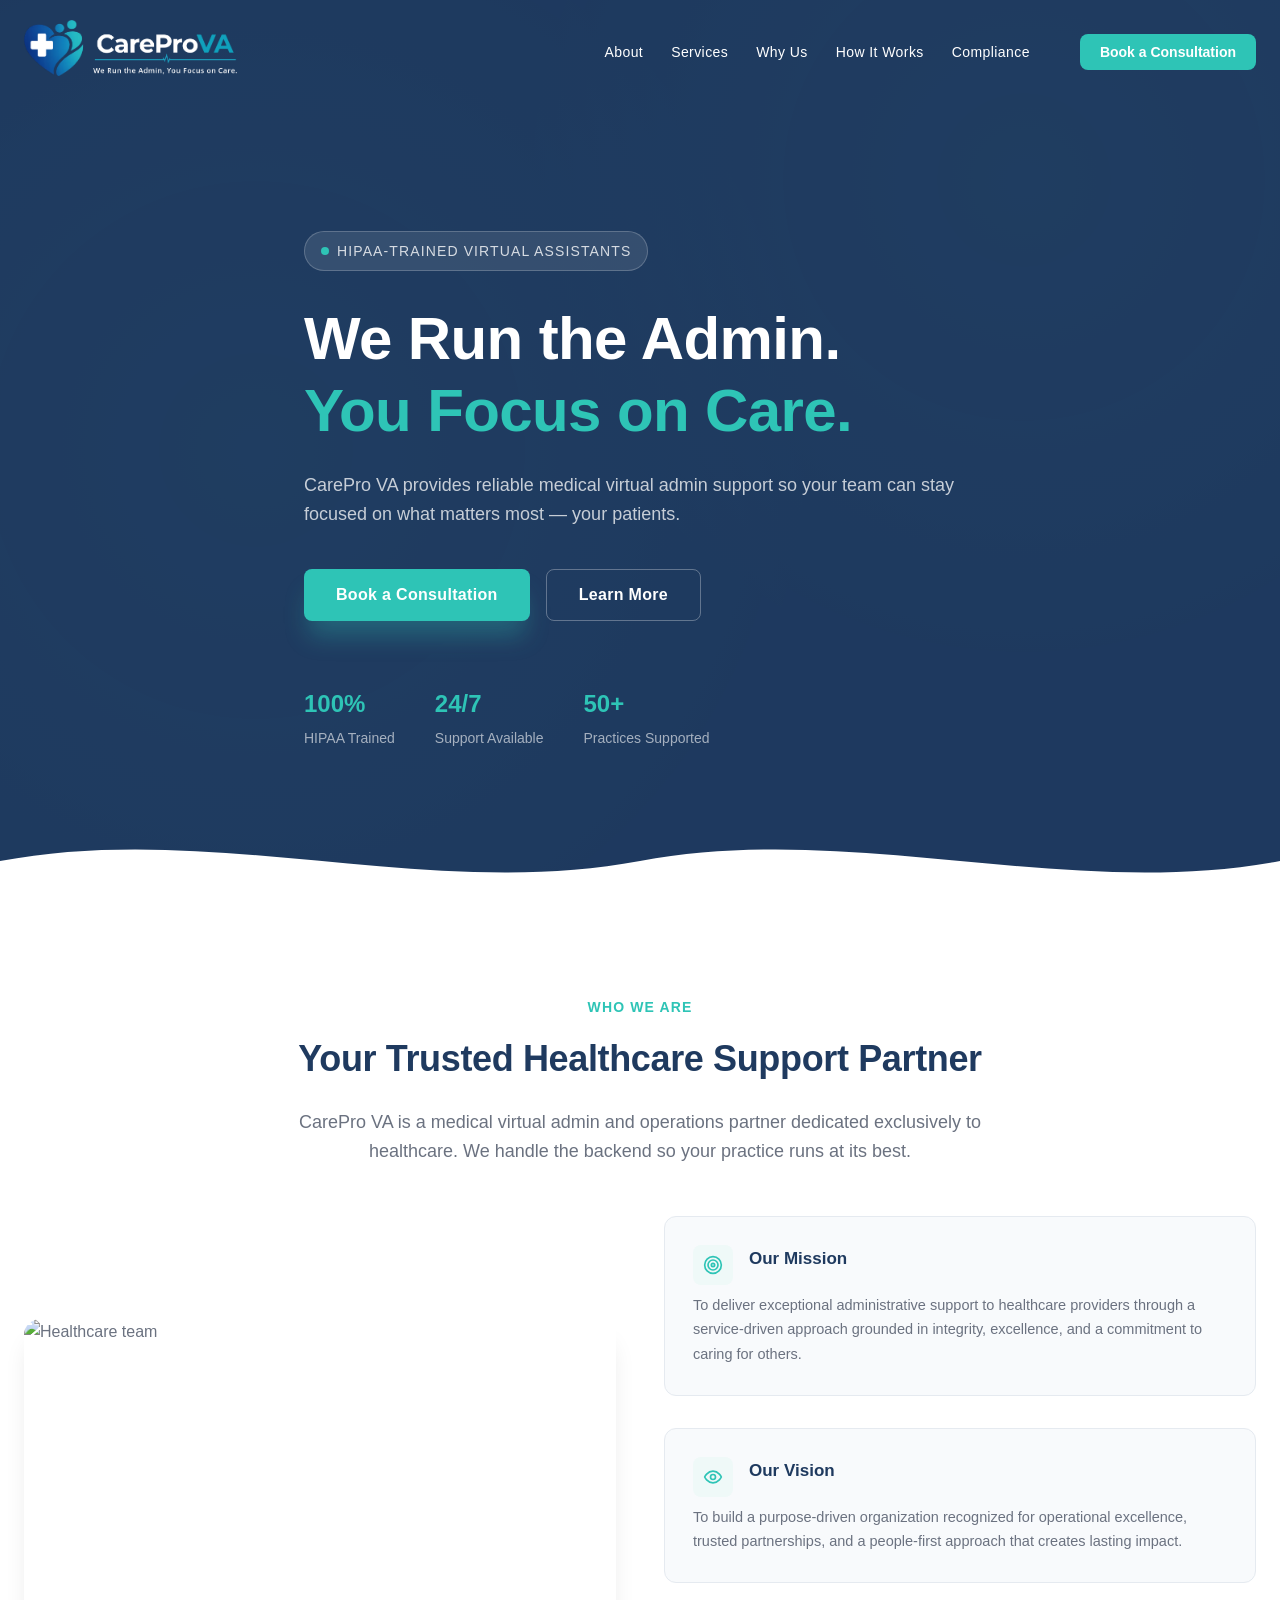
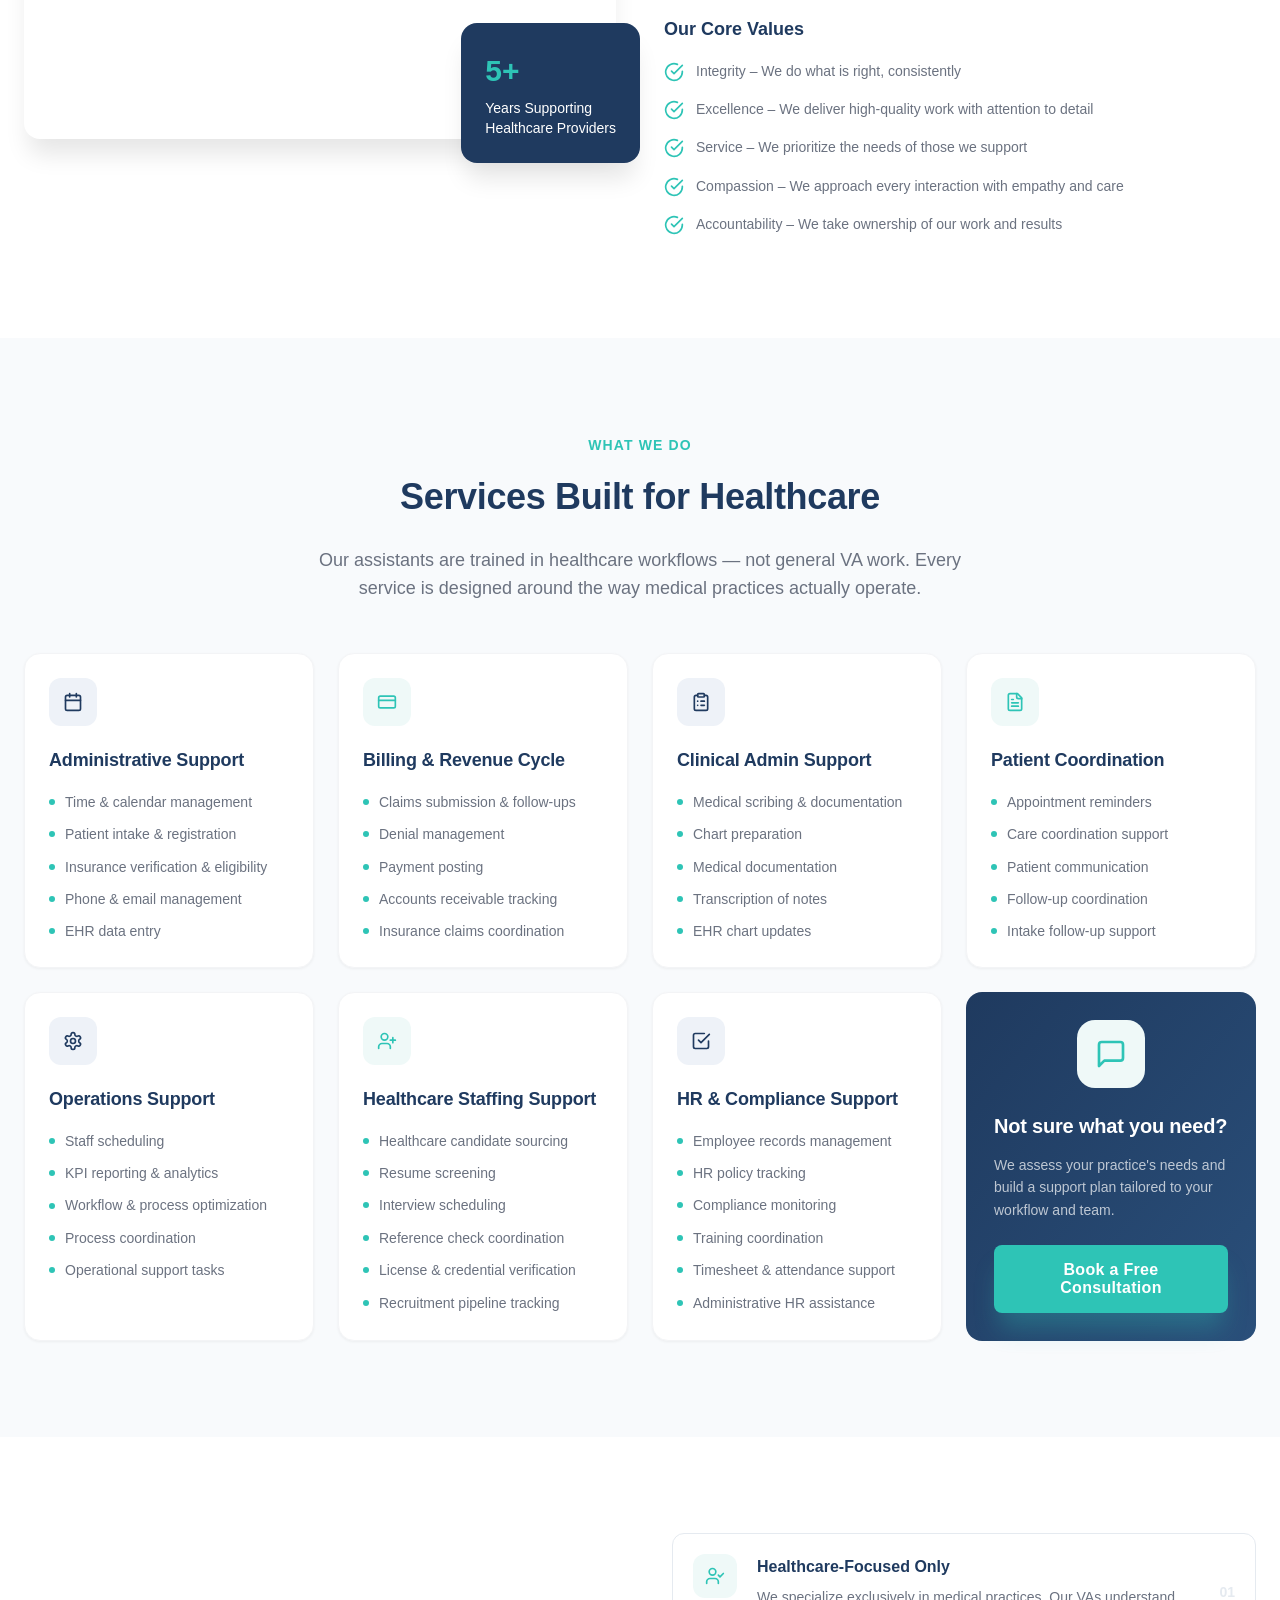
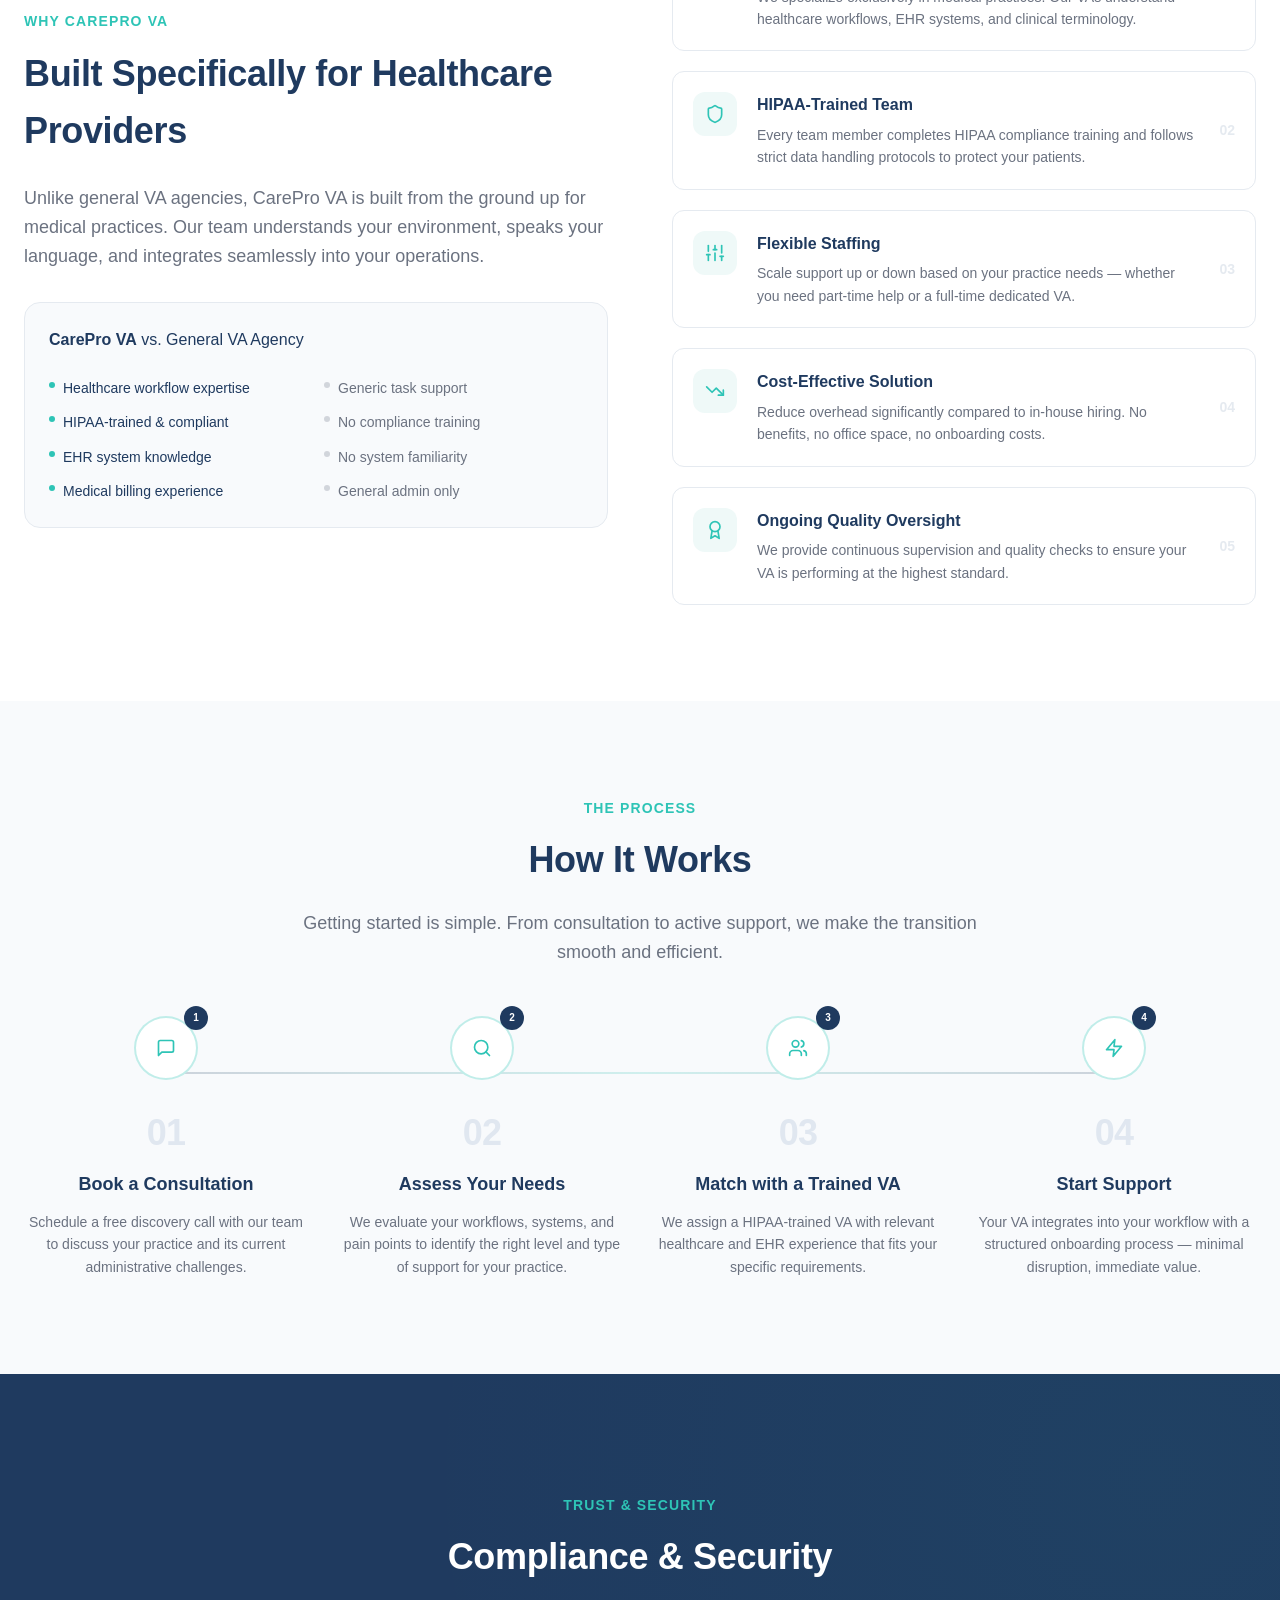
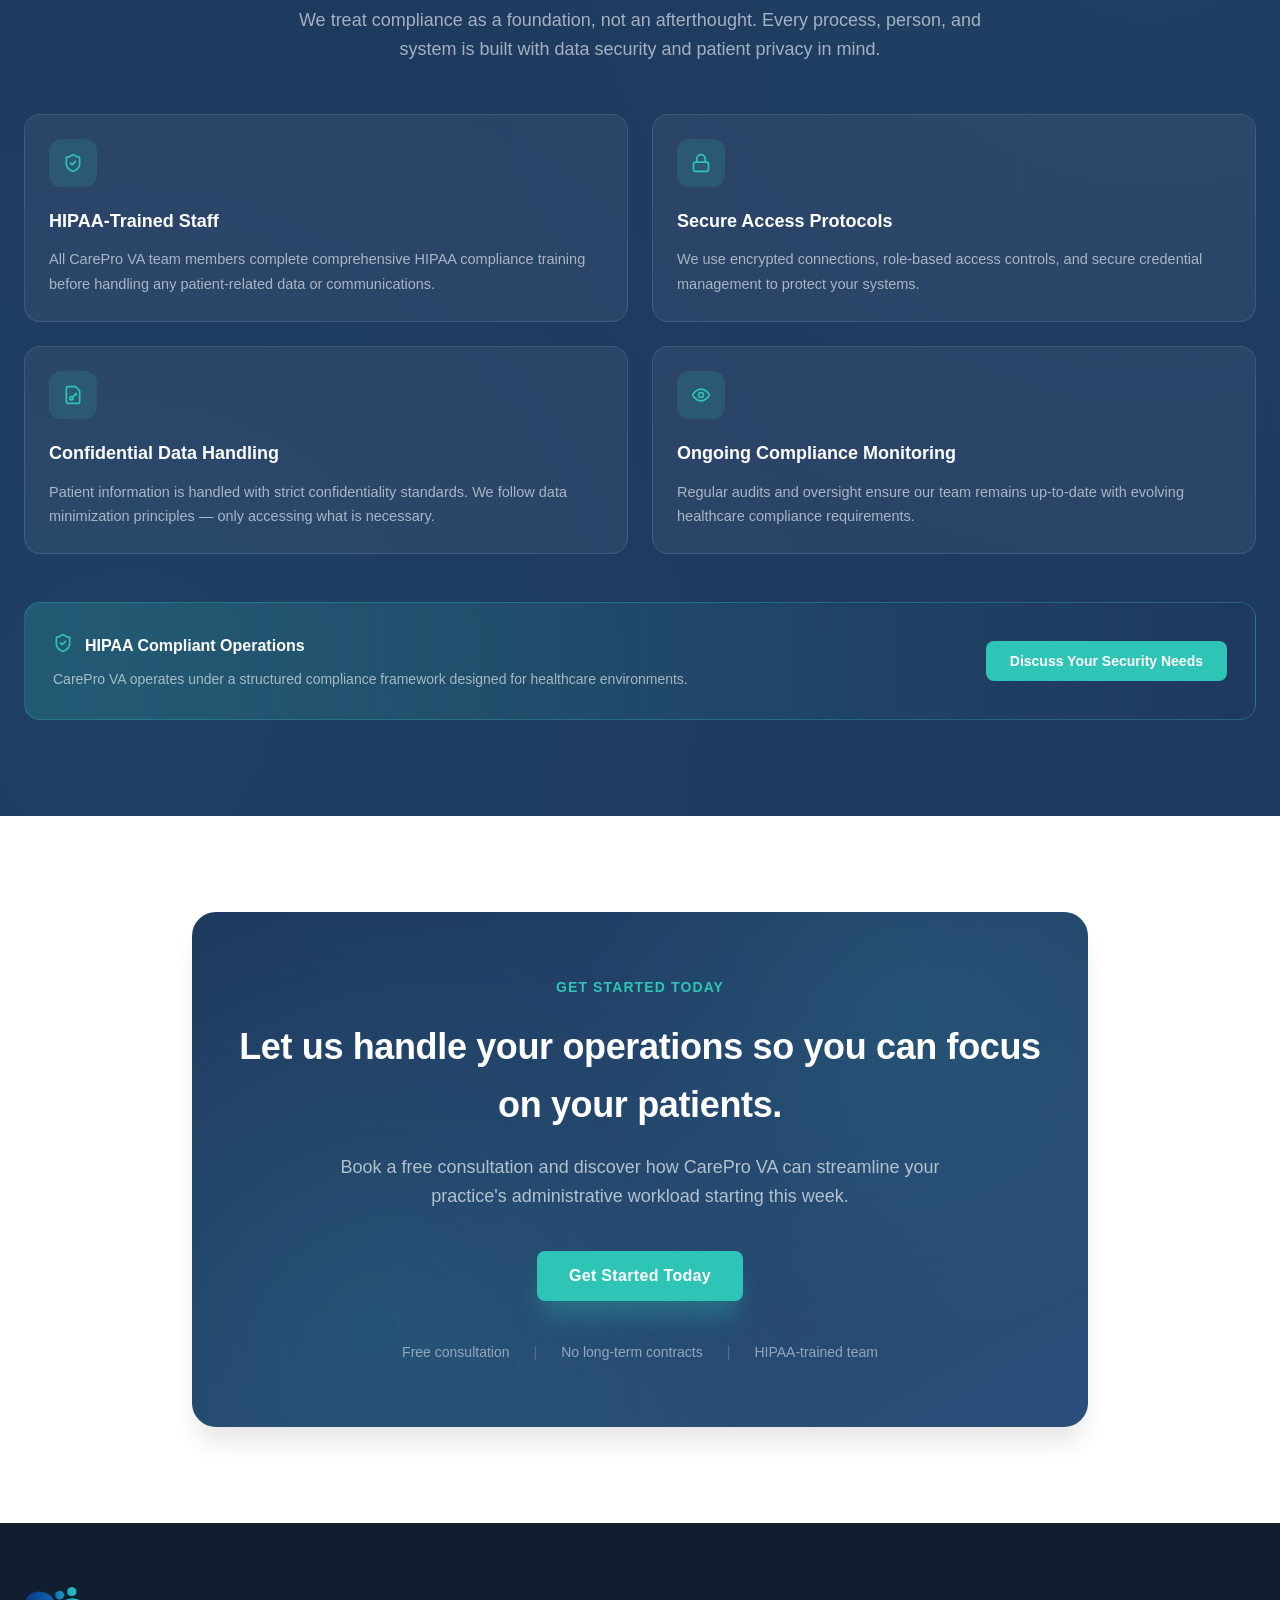
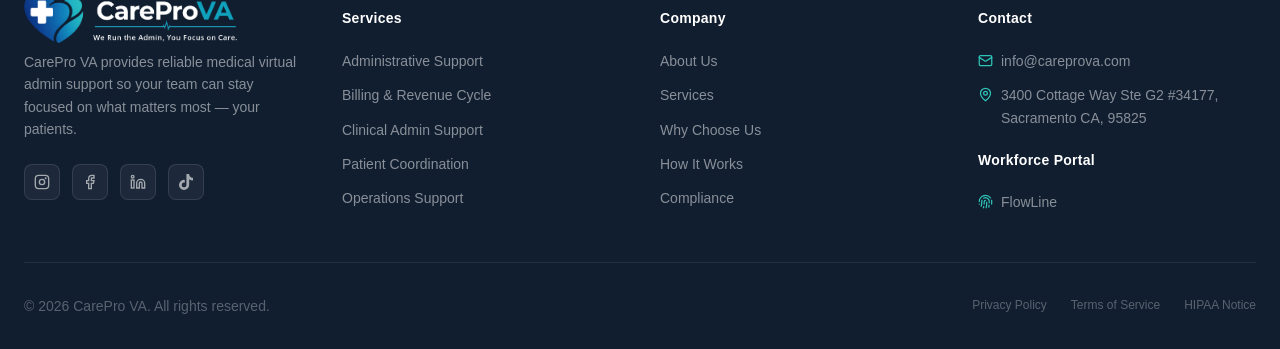
==== commit c3ee1480: "Update" ====
--- a/index.html
+++ b/index.html
@@ -83,7 +83,7 @@
 
                 <div class="hero-buttons">
                     <button class="btn-primary" onclick="openModal()">Book a Consultation</button>
-                    <a href="#about" class="btn-secondary">Learn More</a>
+                    <button class="btn-secondary" onclick="openVideo()">Learn More</button>
                 </div>
 
                 <div class="hero-stats">
@@ -935,6 +935,9 @@
         </div>
     </section>
 
+    <!-- Instagram Feed -->
+
+
     <!-- Footer -->
     <footer>
         <div class="container">
@@ -1127,6 +1130,16 @@
                 </form>
             </div>
         </div>
+    </div>
+
+    <!-- Video Popup -->
+    <div class="video-modal-body" id="openVideo">
+        <button class="close-video" onclick="closeVideo()">
+            X
+        </button>
+        <video id="promoVideo" autoplay playsinline preload="auto">
+            <source src="https://file.garden/ae-SQnRY3UKpjLFX/CareProVA/CPVAvid1.mp4" type="video/mp4">
+        </video>
     </div>
 
     <script src="script.js"></script>
--- a/style.css
+++ b/style.css
@@ -1738,4 +1738,72 @@
 
 .mobile-menu button {
     margin-top: 10px;
+}
+
+
+/* Learn More Video */
+.video-modal-body {
+    display: flex;
+    justify-content: center;
+    align-items: center;
+    position: fixed;
+    inset: 0;
+    width: 100%;
+    height: 100vh;
+    background: rgba(0, 0, 0, 0.75);
+    opacity: 0;
+    visibility: hidden;
+    transition: 0.3s ease;
+    z-index: 999;
+}
+
+.video-modal-body.active {
+    opacity: 1;
+    visibility: visible;
+}
+
+.video-modal-body video {
+    width: 90%;
+    max-width: 900px;
+    max-height: 90vh;
+    border-radius: 16px;
+    object-fit: contain;
+    box-shadow: 0 10px 40px rgba(0, 0, 0, 0.35);
+}
+
+.close-video {
+    display: flex;
+    justify-content: center;
+    align-items: center;
+
+    position: absolute;
+    top: 30px;
+    right: 30px;
+
+    width: 40px;
+    height: 40px;
+
+    border: none;
+    border-radius: 50%;
+
+    background: rgba(255,255,255,0.15);
+    color: #fff;
+
+    font-size: 26px;
+    font-weight: 300;
+    line-height: 0;
+
+    padding: 0 0 3px 1px;
+
+    cursor: pointer;
+
+    backdrop-filter: blur(10px);
+    transition: 0.25s ease;
+
+    z-index: 10000;
+}
+
+.close-video:hover {
+    background: rgba(255, 255, 255, 0.25);
+    transform: scale(1.08);
 }
